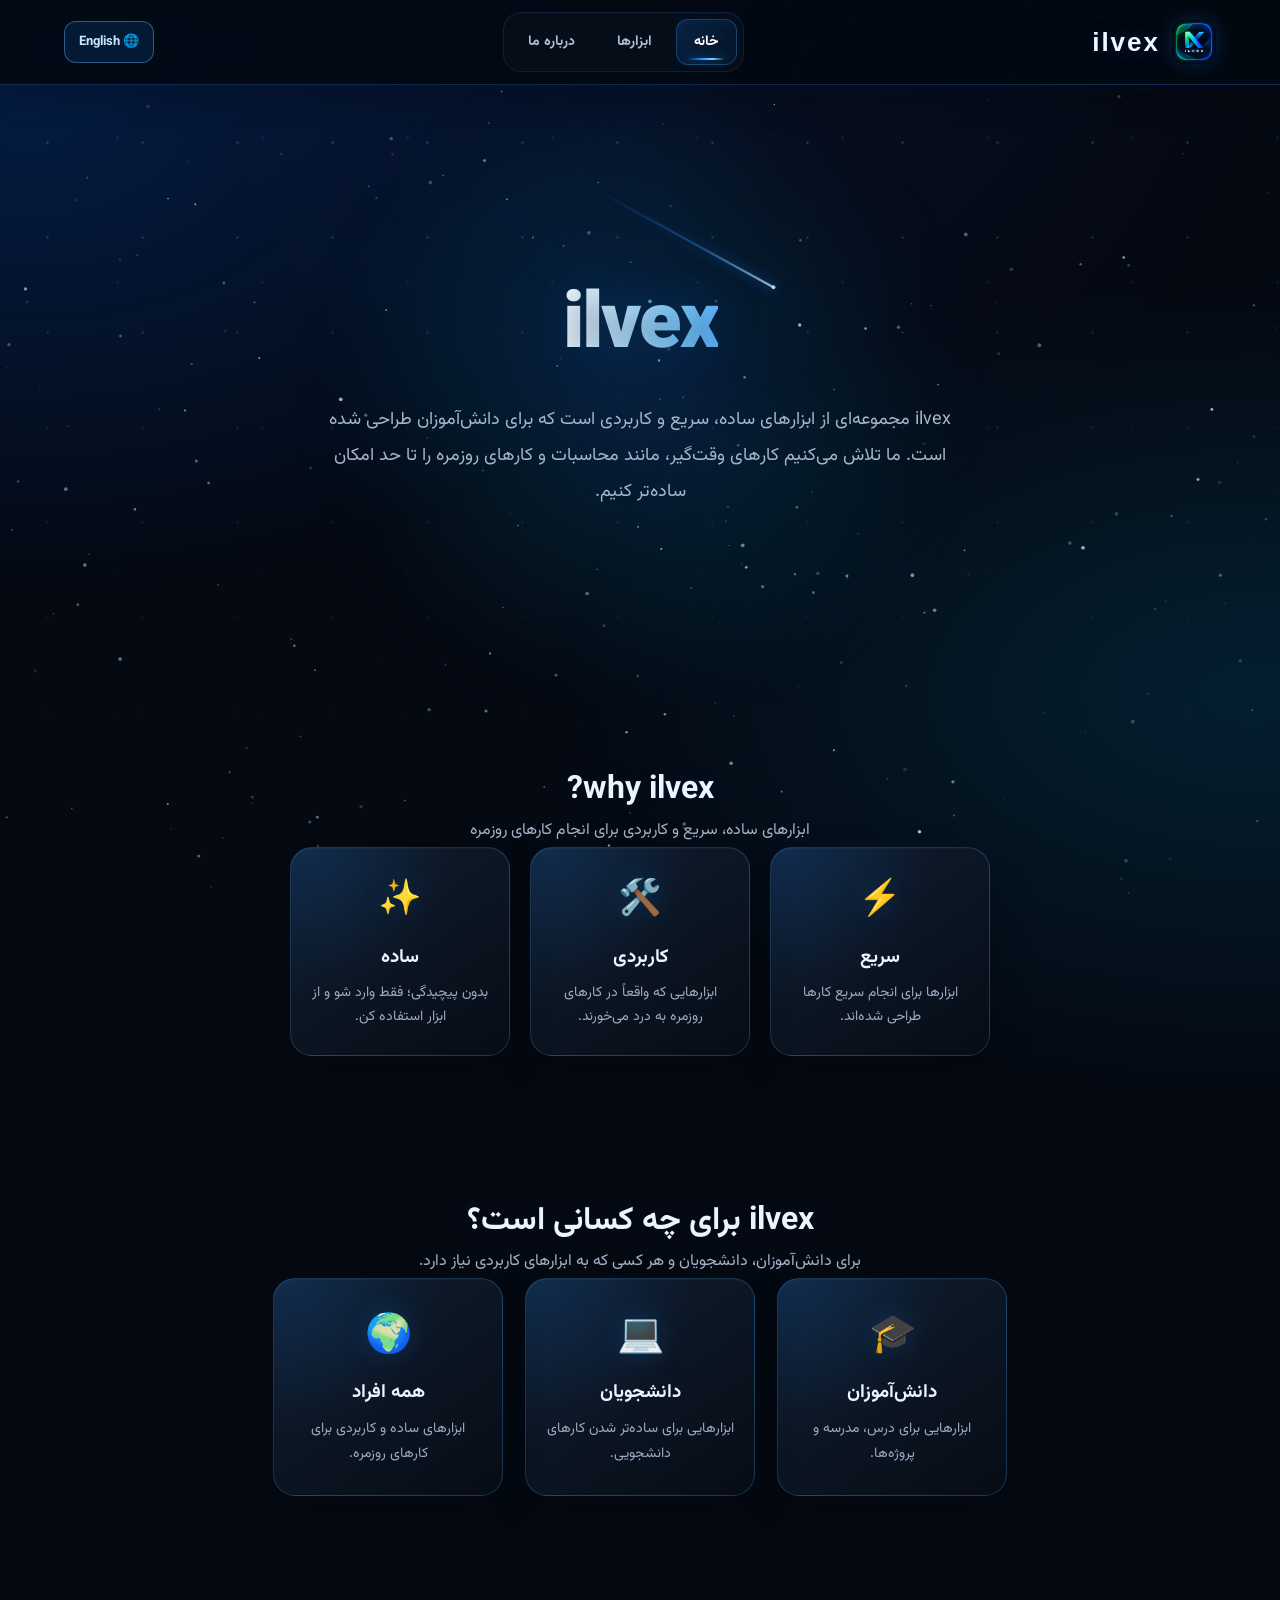
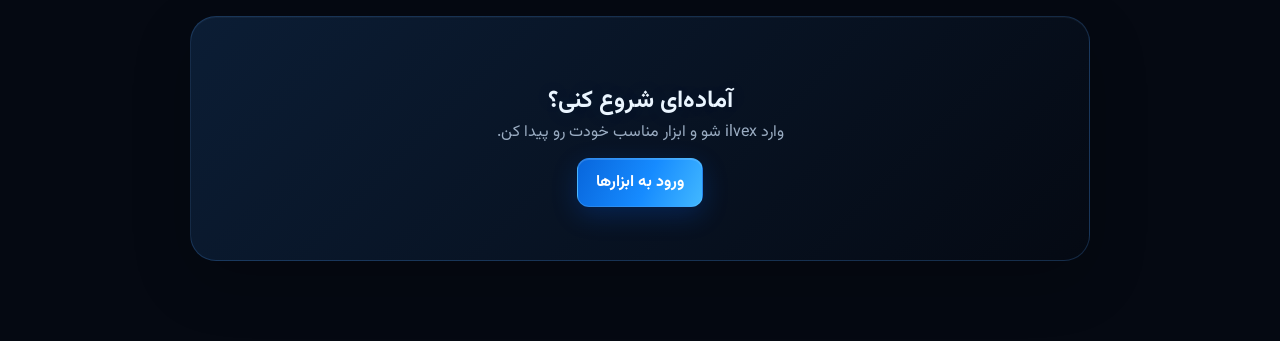
==== index.html @ ef1cdfc8 "Add files via upload" ====
<!DOCTYPE html>
<html lang="fa" dir="rtl">

<head>
    <meta charset="UTF-8">
    <meta name="viewport" content="width=device-width, initial-scale=1.0">

    <title>ilvex | ایلوکس</title>

    <link rel="stylesheet" href="style.css">
    <link rel="icon" type="image/png" href="logo.png">

    <link
        href="https://fonts.googleapis.com/css2?family=Vazirmatn:wght@400;500;600;700;800;900&display=swap"
        rel="stylesheet"
    >
</head>

<body>

    <!-- Loading Screen -->
    <div class="loading-screen" id="loadingScreen">
        <div class="loading-z">IX</div>
        <div class="loading-name">ilvex</div>
        <div class="loading-line">
            <span></span>
        </div>
    </div>

    <!-- Header -->
    <header class="header">

        <div class="brand">
            <img src="logo.png" alt="ilvex Logo" class="site-logo">
            <div class="logo">ilvex</div>
        </div>

        <!-- Mobile Menu Button -->
        <button
            class="menu-btn"
            id="menuBtn"
            type="button"
            aria-label="باز کردن منو"
            aria-expanded="false"
            aria-controls="menu"
        >
            <span class="menu-icon" aria-hidden="true">☰</span>
        </button>

        <!-- Navigation -->
        <nav class="menu" id="menu" aria-label="منوی اصلی">

            <a href="index.html" aria-current="page">خانه</a>

            <a href="tools.html">ابزارها</a>

            <a href="about.html">درباره ما</a>

        </nav>

    </header>

    <!-- Mobile Menu Background -->
    <div class="menu-overlay" id="menuOverlay"></div>

    <main>

        <!-- Hero -->
        <section class="hero">

            <h1>
                <span>ilvex</span>
            </h1>

            <p>
                ilvex مجموعه‌ای از ابزارهای ساده، سریع و کاربردی است
                که برای دانش‌آموزان طراحی شده است. ما تلاش می‌کنیم
                کارهای وقت‌گیر، مانند محاسبات و کارهای روزمره را
                تا حد امکان ساده‌تر کنیم.
            </p>

        </section>

    
        <section class="why-ilvex">

            <h2>why ilvex?</h2>

            <p class="why-description" style="text-align: center;">
                ابزارهای ساده، سریع و کاربردی برای انجام کارهای روزمره
            </p>

            <div class="why-cards">

                <div class="why-card">
                    <span>⚡</span>
                    <h3>سریع</h3>
                    <p>ابزارها برای انجام سریع کارها طراحی شده‌اند.</p>
                </div>

                <div class="why-card">
                    <span>🛠️</span>
                    <h3>کاربردی</h3>
                    <p>ابزارهایی که واقعاً در کارهای روزمره به درد می‌خورند.</p>
                </div>

                <div class="why-card">
                    <span>✨</span>
                    <h3>ساده</h3>
                    <p>بدون پیچیدگی؛ فقط وارد شو و از ابزار استفاده کن.</p>
                </div>

            </div>

        </section>

        <!-- Audience -->
        <section class="audience">

            <h2>ilvex برای چه کسانی است؟</h2>

            <p class="audience-description">
                برای دانش‌آموزان، دانشجویان و هر کسی که
                به ابزارهای کاربردی نیاز دارد.
            </p>

            <div class="audience-cards">

                <div class="audience-card">
                    <span>🎓</span>
                    <h3>دانش‌آموزان</h3>
                    <p>ابزارهایی برای درس، مدرسه و پروژه‌ها.</p>
                </div>

                <div class="audience-card">
                    <span>💻</span>
                    <h3>دانشجویان</h3>
                    <p>ابزارهایی برای ساده‌تر شدن کارهای دانشجویی.</p>
                </div>

                <div class="audience-card">
                    <span>🌍</span>
                    <h3>همه افراد</h3>
                    <p>ابزارهای ساده و کاربردی برای کارهای روزمره.</p>
                </div>

            </div>

        </section>

        <!-- Call To Action -->
        <section class="cta">

            <h2>آماده‌ای شروع کنی؟</h2>

            <p>
                وارد ilvex شو و ابزار مناسب خودت رو پیدا کن.
            </p>

            <a href="tools.html" class="cta-button">
                ورود به ابزارها
            </a>

        </section>

    </main>

    <script src="script.js"></script>
    <script src="stars.js"></script>

</body>
</html>
---- style.css ----
html {
    background-color: #ffffff !important;
    color-scheme: light;
}

body {
    background-color: #ffffff !important;
    color-scheme: light;
}
:root {
    --blue: #1769ff;
    --blue-light: #69b7ff;
    --blue-soft: #eaf5ff;
    --blue-glow: rgba(23, 105, 255, 0.22);

    --bg: #ffffff;
    --card: #f7fbff;
    --text: #102033;
    --muted: #64748b;
    --border: #dcecff;
}

* {
    box-sizing: border-box;
    margin: 0;
    padding: 0;
}

html {
    scroll-behavior: smooth;
}

body {
    font-family: "Vazirmatn", Arial, sans-serif;
    background: var(--bg);
    color: var(--text);
    min-height: 100vh;
    direction: rtl;
    overflow-x: hidden;
}


.header {
    position: sticky;
    top: 0;
    z-index: 999;

    width: 100%;
    min-height: 75px;
    padding: 12px 5%;

    display: flex;
    align-items: center;
    justify-content: space-between;

    background: rgba(255, 255, 255, 0.92);

    border-bottom: 1px solid var(--border);

    backdrop-filter: blur(18px);

    box-shadow:
        0 8px 30px rgba(23, 105, 255, 0.08);
}

.brand {
    display: flex;
    align-items: center;
    gap: 10px;
}

.site-logo {
    width: 42px;
    height: 42px;
    object-fit: contain;
    border-radius: 12px;

    transition: 0.3s ease;
}

.site-logo:hover {
    transform: scale(1.08) rotate(3deg);

    filter:
        drop-shadow(0 0 8px var(--blue-glow));
}

.logo {
    font-family: Arial, sans-serif;

    color: var(--blue);

    font-size: 25px;
    font-weight: 800;

    letter-spacing: 2px;
}


.menu {
    display: flex;
    align-items: center;
    gap: 8px;
}

.menu a {
    padding: 10px 16px;

    color: var(--text);

    text-decoration: none;

    border-radius: 12px;

    transition: 0.3s ease;
}

.menu a:hover {
    color: var(--blue);

    background: var(--blue-soft);

    box-shadow:
        0 0 18px rgba(23, 105, 255, 0.10);
}


.menu-btn {
    display: none;

    width: 46px;
    height: 46px;

    border: 1px solid var(--border);
    border-radius: 14px;

    background: var(--blue-soft);

    color: var(--blue);

    font-size: 24px;

    cursor: pointer;

    transition: 0.3s ease;
}

.menu-btn:hover {
    border-color: var(--blue);

    box-shadow:
        0 0 20px var(--blue-glow);
}



.hero {
    position: relative;

    width: 90%;
    max-width: 1000px;

    min-height: 620px;

    margin: 0 auto;

    padding: 100px 25px;

    display: flex;
    flex-direction: column;

    justify-content: center;
    align-items: center;

    text-align: center;

    overflow: hidden;
}

.hero::before {
    content: "";

    position: absolute;

    width: 500px;
    height: 500px;

    background:
        radial-gradient(
            circle,
            rgba(23, 105, 255, 0.16),
            rgba(105, 183, 255, 0.10),
            transparent 70%
        );

    filter: blur(30px);

    z-index: -1;
}



.hero-badge {
    padding: 10px 18px;

    margin-bottom: 25px;

    border: 1px solid var(--blue-light);

    border-radius: 50px;

    background: var(--blue-soft);

    color: var(--blue);

    font-size: 14px;

    box-shadow:
        0 0 20px rgba(23, 105, 255, 0.10);
}



.hero h1 {
    max-width: 850px;

    margin: 0;

    font-size: clamp(42px, 7vw, 78px);

    line-height: 1.25;

    font-weight: 900;

    letter-spacing: -2px;

    color: var(--text);
}

.hero h1 span {
    display: block;

    background:
        linear-gradient(
            90deg,
            var(--blue),
            var(--blue-light)
        );

    -webkit-background-clip: text;
    background-clip: text;

    color: transparent;

    filter:
        drop-shadow(
            0 0 20px
            rgba(23, 105, 255, 0.18)
        );
}

.hero > p {
    max-width: 650px;

    margin: 25px auto 0;

    color: var(--muted);

    font-size: 18px;

    line-height: 2;
}



.hero-buttons {
    display: flex;

    gap: 14px;

    margin-top: 35px;

    justify-content: center;

    flex-wrap: wrap;
}

.hero-button {
    display: inline-block;

    padding: 14px 25px;

    border-radius: 14px;

    text-decoration: none;

    font-weight: bold;

    transition: 0.3s ease;
}

.hero-button.primary {
    color: white;

    background:
        linear-gradient(
            90deg,
            var(--blue),
            #3d9cff
        );

    box-shadow:
        0 8px 25px
        rgba(23, 105, 255, 0.22);
}

.hero-button.primary:hover {
    transform: translateY(-4px);

    box-shadow:
        0 12px 35px
        rgba(23, 105, 255, 0.35);
}

.hero-button.secondary {
    color: var(--blue);

    background: white;

    border: 1px solid var(--blue-light);
}

.hero-button.secondary:hover {
    transform: translateY(-4px);

    background: var(--blue-soft);

    border-color: var(--blue);
}



.why-ilvex,
.tools,
.audience {
    text-align: center;
}

.why-ilvex {
    padding: 60px 20px;
}

.tools {
    padding: 70px 20px;
}

.audience {
    padding: 80px 20px;
}

.why-ilvex h2,
.tools h2,
.audience h2,
.home-section h2,
.cta h2 {
    color: var(--text);
text-align: center;
    text-shadow:
        0 0 18px rgba(23, 105, 255, 0.08);
}

.why-ilvex h2,
.tools h2,
.audience h2 {
    font-size: 32px;
}

.why-description,
.tools-description,
.audience-description {
    color: var(--muted);

    line-height: 2;
}



.why-card,
.tool-card,
.audience-card,
.about-card,
.home-section,
.stat-card {
    background:
        linear-gradient(
            145deg,
            #ffffff,
            #f5faff
        );

    border: 1px solid var(--border);

    box-shadow:
        0 15px 40px rgba(23, 105, 255, 0.07);

    backdrop-filter: blur(12px);

    transition: 0.3s ease;
}

.why-card:hover,
.tool-card:hover,
.audience-card:hover,
.about-card:hover,
.home-section:hover,
.stat-card:hover {
    transform: translateY(-7px);

    border-color: var(--blue-light);

    box-shadow:
        0 18px 45px rgba(23, 105, 255, 0.13),
        0 0 25px rgba(105, 183, 255, 0.12);
}



.why-cards {
    display: flex;

    justify-content: center;

    gap: 20px;

    flex-wrap: wrap;
}

.why-card {
    width: 220px;

    padding: 25px 20px;

    border-radius: 20px;
}

.why-card span {
    font-size: 35px;
}

.why-card h3 {
    margin: 15px 0 10px;
}

.why-card p {
    color: var(--muted);

    font-size: 14px;

    line-height: 1.7;
}



.tools-grid {
    display: flex;

    justify-content: center;

    align-items: stretch;

    gap: 22px;

    flex-wrap: wrap;
}

.tool-card {
    width: 230px;

    padding: 28px 22px;

    border-radius: 22px;
}

.tool-icon {
    display: block;

    font-size: 42px;

    margin-bottom: 15px;
}

.tool-card h3 {
    font-size: 21px;

    margin-bottom: 10px;
}

.tool-card p {
    color: var(--muted);

    font-size: 14px;

    line-height: 1.8;

    margin-bottom: 22px;
}



.tool-button,
.section-button,
.cta-button {
    border: none;

    padding: 11px 18px;

    border-radius: 12px;

    background:
        linear-gradient(
            90deg,
            var(--blue),
            #3d9cff
        );

    color: white;

    text-decoration: none;

    cursor: pointer;

    transition: 0.3s ease;
}

.tool-button:hover,
.section-button:hover,
.cta-button:hover {
    transform: translateY(-3px);

    box-shadow:
        0 10px 25px
        rgba(23, 105, 255, 0.28);
}



.home-section {
    width: 90%;
    max-width: 900px;

    margin: 35px auto;

    padding: 55px 25px;

    text-align: center;

    border-radius: 25px;
}

.section-icon {
    font-size: 45px;margin-bottom: 15px;
}

.home-section p {
    max-width: 600px;

    margin: 0 auto 25px;

    color: var(--muted);

    line-height: 2;
}



.audience-cards {
    display: flex;

    justify-content: center;

    gap: 22px;

    flex-wrap: wrap;
}

.audience-card {
    width: 230px;

    padding: 28px 20px;

    border-radius: 22px;
}

.audience-card span {
    display: block;

    font-size: 38px;

    margin-bottom: 12px;
}

.audience-card h3 {
    margin-bottom: 10px;
}

.audience-card p {
    color: var(--muted);

    font-size: 14px;

    line-height: 1.8;
}



.cta {
    width: 90%;
    max-width: 900px;

    margin: 40px auto 80px;

    padding: 65px 20px;

    text-align: center;

    border-radius: 28px;

    background:
        linear-gradient(
            135deg,
            #eef8ff,
            #ffffff
        );

    border: 1px solid var(--border);

    box-shadow:
        0 15px 45px rgba(23, 105, 255, 0.08);
}

.cta p {
    color: var(--muted);

    margin-bottom: 25px;
}



.platform-banner {
    width: 90%;
    max-width: 900px;

    margin: 50px auto;

    padding: 28px 25px;

    display: flex;

    align-items: center;

    justify-content: center;

    gap: 12px;

    text-align: center;

    background:
        linear-gradient(
            100deg,
            var(--blue),
            #3d9cff,
            var(--blue-light)
        );

    border-radius: 20px;

    box-shadow:
        0 12px 35px
        rgba(23, 105, 255, 0.22);
}

.platform-banner h2 {
    color: white;

    font-size: 20px;

    font-weight: 800;
}



.tools-page {
    padding: 80px 20px 60px;

    text-align: center;
}

.tools-page h1 {
    font-size: 42px;

    margin-bottom: 15px;

    color: var(--blue);
}

.tools-page > p {
    color: var(--muted);

    line-height: 2;

    max-width: 600px;

    margin: 0 auto 45px;
}



input,
textarea,
select {
    transition: 0.3s ease;
}

input,
textarea,
select {
    background: white !important;

    color: var(--text) !important;

    border: 1px solid var(--border) !important;
}

input:focus,
textarea:focus,
select:focus {
    border-color: var(--blue) !important;

    box-shadow:
        0 0 15px
        rgba(23, 105, 255, 0.15);
}



.text-tool,
.calculator-tool,
.unit-converter-tool,
.grade-calculator-tool {
    width: 90%;

    max-width: 800px;

    margin: 40px auto;

    padding: 30px;

    background: white;

    border: 1px solid var(--border);

    border-radius: 22px;

    box-shadow:
        0 15px 40px
        rgba(23, 105, 255, 0.07);

    text-align: center;
}

.text-tool textarea {
    width: 100%;

    min-height: 220px;

    padding: 20px;

    background: white;

    color: var(--text);

    border: 1px solid var(--border);

    border-radius: 15px;

    outline: none;

    resize: vertical;

    font-family: "Vazirmatn", Arial, sans-serif;

    font-size: 18px;
}

.stats {
    display: flex;

    justify-content: center;

    gap: 30px;

    margin-top: 25px;

    flex-wrap: wrap;
}

.stats div {
    min-width: 130px;

    padding: 15px;

    text-align: center;

    background: var(--blue-soft);

    border: 1px solid var(--border);

    border-radius: 15px;
}

.stats span {
    display: block;

    font-family: Arial, sans-serif;

    font-size: 30px;

    color: var(--blue);
}



.calculator-tool {
    max-width: 400px;
}

#calculatorDisplay {
    width: 100%;

    padding: 16px;

    margin-bottom: 20px;

    background: #f5faff !important;

    color: var(--text) !important;

    border: 1px solid var(--border);

    border-radius: 12px;

    font-size: 24px;
}

.calculator-buttons {
    display: grid;

    grid-template-columns: repeat(4, 1fr);

    gap: 10px;
}

.calculator-buttons button {
    min-height: 55px;

    border: none;

    border-radius: 12px;

    background: var(--blue-soft);

    color: var(--blue);

    font-size: 19px;

    cursor: pointer;

    transition: 0.2s ease;
}

.calculator-buttons button:hover {
    background: var(--blue);

    color: white;

    transform: translateY(-2px);
}

.equal-button {
    grid-column: span 4;

    background: var(--blue) !important;

    color: white !important;
}


.unit-converter-tool,
.grade-calculator-tool {
    max-width: 400px;
}

#unitInput,
#gradeInput,
#unitFrom,
#unitTo {
    width: 100%;

    padding: 14px;

    margin-bottom: 12px;

    background: white !important;

    color: var(--text) !important;

    border: 1px solid var(--border);

    border-radius: 12px;

    outline: none;

    font-size: 16px;
}

.unit-result,
.grades-list {
    margin-top: 20px;

    padding: 16px;

    background: var(--blue-soft);

    border: 1px solid var(--border);

    border-radius: 12px;

    color: var(--text);

    line-height: 1.8;
}


.about-page {
    width: 90%;

    max-width: 900px;

    margin: 60px auto 80px;

    text-align: center;
}

.about-page > h1 {
    font-size: 36px;

    margin-bottom: 15px;

    color: var(--blue);
}

.about-page > p {
    max-width: 700px;

    margin: 0 auto 40px;

    color: var(--muted);

    line-height: 2;
}

.about-card {
    margin: 20px auto;

    padding: 30px 25px;

    border-radius: 22px;
}

.about-card span {
    display: block;

    font-size: 42px;

    margin-bottom: 12px;
}

.about-card p {
    max-width: 650px;

    margin: 0 auto;

    color: var(--muted);

    line-height: 2;
}

.about-card strong {
    color: var(--blue);
}



.site-stats {
    width: 90%;

    max-width: 900px;

    margin: 55px auto;

    display: grid;

    grid-template-columns: repeat(2, 1fr);

    gap: 20px;
}

.stat-card {
    padding: 30px 20px;

    text-align: center;

    border-radius: 22px;
}

.stat-icon {
    font-size: 32px;

    margin-bottom: 12px;

    filter:
        drop-shadow(
            0 0 8px
            rgba(23, 105, 255, 0.25)
        );
}

.stat-number {
    font-size: 32px;

    font-weight: 900;

    color: var(--blue);

    margin-bottom: 8px;
}

.stat-title {
    color: var(--muted);

    font-size: 15px;

    font-weight: 600;
}


.loading-screen {
    position: fixed;
    inset: 0;
    width: 100%;
    height: 100vh;

    background: #ffffff;

    display: flex;
    flex-direction: column;
    align-items: center;
    justify-content: center;

    z-index: 99999;

    transition: opacity 0.6s ease, visibility 0.6s ease;
}




.loading-z {
    width: 90px;
    height: 90px;

    display: flex;
    align-items: center;
    justify-content: center;

    font-size: 58px;
    font-weight: 700;

    color: #1683ff;

    border: 3px solid #1683ff;
    border-radius: 24px;

    box-shadow:
        0 0 20px rgba(22, 131, 255, 0.15),
        0 0 50px rgba(22, 131, 255, 0.08);

    animation: ilvexPulse 1.8s ease-in-out infinite;
}




.loading-name {
    margin-top: 18px;

    font-size: 24px;
    font-weight: 700;

    letter-spacing: 6px;

    color: #111111;
}




.loading-line {
    width: 150px;
    height: 4px;

    margin-top: 22px;

    background: #e8f3ff;

    border-radius: 10px;

    overflow: hidden;
}

.loading-line span {
    display: block;

    width: 45%;
    height: 100%;

    background: #1683ff;

    border-radius: 10px;

    animation: ilvexLoading 1.4s ease-in-out infinite;
}




@keyframes ilvexPulse {

    0% {
        transform: scale(1);
        box-shadow:
            0 0 20px rgba(22, 131, 255, 0.15),
            0 0 50px rgba(22, 131, 255, 0.08);
    }

    50% {
        transform: scale(1.06);
        box-shadow:
            0 0 30px rgba(22, 131, 255, 0.25),
            0 0 70px rgba(22, 131, 255, 0.12);
    }

    100% {
        transform: scale(1);
        box-shadow:
            0 0 20px rgba(22, 131, 255, 0.15),
            0 0 50px rgba(22, 131, 255, 0.08);
    }
}


@keyframes ilvexLoading {

    0% {
        transform: translateX(-120%);
    }

    50% {
        transform: translateX(120%);
    }

    100% {
        transform: translateX(220%);
    }
}

@keyframes loadingLogo {
    0%, 100% {
        transform: scale(1);
    }

    50% {
        transform: scale(1.08);
    }
}

@keyframes loadingBar {
    0% {
        transform: translateX(-220%);
    }

    100% {
        transform: translateX(450%);
    }
}



::-webkit-scrollbar {
    width: 8px;
}

::-webkit-scrollbar-track {
    background: #f2f8ff;
}

::-webkit-scrollbar-thumb {
    background:
        linear-gradient(
            var(--blue),
            var(--blue-light)
        );

    border-radius: 20px;
}



@media (max-width: 700px) {

    .header {
        padding: 10px 18px;
    }

    .logo {
        font-size: 21px;
    }

    .site-logo {
        width: 38px;
        height: 38px;
    }

    .menu-btn {
        display: flex;

        align-items: center;

        justify-content: center;
    }

    .menu {
        position: fixed;

        top: 50%;
        left: 50%;

        width: 88%;

        max-width: 380px;

        transform: translate(-50%, -50%);

        padding: 25px 18px;

        display: none;

        flex-direction: column;

        gap: 10px;

        background: rgba(255, 255, 255, 0.97);

        border: 1px solid var(--blue-light);

        border-radius: 28px;

        box-shadow:
            0 25px 70px rgba(23, 105, 255, 0.18);

        backdrop-filter: blur(20px);

        z-index: 9999;
    }

    .menu.active {
        display: flex;

        animation: menuOpen 0.25s ease;
    }

    .menu a {
        width: 100%;

        padding: 16px;

        text-align: center;

        color: var(--text);

        background: var(--blue-soft);

        border: 1px solid var(--border);

        border-radius: 15px;
    }

    .menu a:hover,
    .menu a:active {
        color: white;

        background: var(--blue);

        border-color: var(--blue);
    }

    .hero {
        min-height: 600px;

        padding: 80px 18px;
    }

    .hero h1 {
        font-size: 43px;
    }

    .hero > p {
        font-size: 15px;
    }

    .hero-buttons {
        width: 100%;

        flex-direction: column;

        align-items: stretch;
    }

    .hero-button {
        width: 100%;

        box-sizing: border-box;
    }

    .why-card,
    .audience-card {
        width: 100%;

        max-width: 330px;
    }

    .cta {
        width: 90%;

        padding: 50px 20px;

        margin-bottom: 60px;
    }

    .site-stats {
        grid-template-columns: 1fr;

        gap: 15px;

        margin: 40px auto;
    }

    .platform-banner {
        width: 90%;

        padding: 22px 18px;

        border-radius: 17px;
    }

    .platform-banner h2 {
        font-size: 16px;

        line-height: 1.8;
    }

    .tools-page > h1 {
        font-size: 30px;
    }

}

@keyframes menuOpen {

    from {
        opacity: 0;

        transform:
            translate(-50%, -47%)
            scale(0.94);
    }

    to {
        opacity: 1;

        transform:
            translate(-50%, -50%)
            scale(1);
    }
}
.tool-modal {
    position: fixed;
    inset: 0;

    display: none;
    align-items: center;
    justify-content: center;

    padding: 20px;

    background: rgba(255, 255, 255, 0.75);

    backdrop-filter: blur(10px);

    z-index: 10000;
}

.tool-modal.active {
    display: flex;
}

.tool-modal-box {
    position: relative;

    width: 100%;
    max-width: 430px;

    padding: 35px 25px;

    text-align: center;

    background: white;

    border: 1px solid var(--border);

    border-radius: 25px;

    box-shadow:
        0 25px 70px rgba(23, 105, 255, 0.18);

    animation: fractionModalOpen 0.25s ease;
}

.tool-modal-box h2 {
    color: var(--blue);

    margin-bottom: 12px;
}

.tool-modal-box p {
    color: var(--muted);

    margin-bottom: 25px;
}

.tool-modal-close {
    position: absolute;

    top: 12px;
    left: 12px;

    width: 38px;
    height: 38px;

    border: none;
    border-radius: 50%;

    background: var(--blue-soft);

    color: var(--blue);

    font-size: 25px;

    cursor: pointer;
}

#fractionInput {
    width: 100%;

    padding: 15px;

    border: 1px solid var(--border);

    border-radius: 13px;

    outline: none;

    text-align: center;

    font-size: 18px;
}

.fraction-buttons {
    display: flex;

    gap: 10px;

    margin-top: 15px;
}

.fraction-buttons button {
    flex: 1;

    padding: 13px;

    border: none;

    border-radius: 12px;

    background: var(--blue);

    color: white;

    cursor: pointer;
}

#fractionResult {
    margin-top: 20px;

    padding: 15px;

    background: var(--blue-soft);

    border-radius: 12px;

    color: var(--text);

    font-weight: bold;
}

@keyframes fractionModalOpen {

    from {
        opacity: 0;
        transform: scale(0.94);
    }

    to {
        opacity: 1;
        transform: scale(1);
    }
}/* =========================
   Loading Screen Fix
========================= */

#loadingScreen {
    animation: hideLoading 0.5s ease 3s forwards;
}

@keyframes hideLoading {

    from {
        opacity: 1;
        visibility: visible;
    }

    to {
        opacity: 0;
        visibility: hidden;
        pointer-events: none;
    }

}


/* =========================
   ilvex 2.0 — BLACK & BLUE THEME
   Dark mode overrides
========================= */

:root {
    color-scheme: dark;
    --blue: #1683ff;
    --blue-light: #45b6ff;
    --blue-soft: #10243b;
    --blue-glow: rgba(22, 131, 255, 0.35);

    --bg: #070b12;
    --card: #0d1522;
    --text: #edf5ff;
    --muted: #a3b4c9;
    --border: #1c3552;
}

html,
body {
    background-color: var(--bg) !important;
    color-scheme: dark;
}

body {
    background:
        radial-gradient(ellipse at 50% 0%, rgba(22, 131, 255, 0.10), transparent 48%),
        var(--bg);
    color: var(--text);
}

.header {
    background: rgba(7, 11, 18, 0.88);
    border-bottom-color: var(--border);
    box-shadow: 0 8px 30px rgba(0, 0, 0, 0.28);
}

.menu a { color: var(--text); }
.menu a:hover {
    color: var(--blue-light);
    background: var(--blue-soft);
    box-shadow: 0 0 18px rgba(22, 131, 255, 0.16);
}

.menu-btn {
    background: var(--blue-soft);
    color: var(--blue-light);
    border-color: var(--border);
}

.hero::before {
    background: radial-gradient(circle, rgba(22, 131, 255, 0.22), rgba(69, 182, 255, 0.08), transparent 70%);
}

.hero-badge {
    background: rgba(16, 36, 59, 0.85);
    border-color: #24558a;
    color: var(--blue-light);
    box-shadow: 0 0 22px rgba(22, 131, 255, 0.12);
}

.hero h1,
.why-ilvex h2,
.tools h2,
.audience h2,
.home-section h2,
.cta h2 {
    color: var(--text);
    text-shadow: 0 0 22px rgba(22, 131, 255, 0.12);
}

.hero > p,
.why-description,
.tools-description,
.audience-description,
.tool-card p,
.why-card p,
.audience-card p,
.home-section p,
.cta p,
.tools-page > p,
.about-page > p,
.about-card p {
    color: var(--muted);
}

.hero-button.secondary {
    color: var(--blue-light);
    background: #0d1522;
    border-color: #24558a;
}
.hero-button.secondary:hover {
    background: var(--blue-soft);
    border-color: var(--blue);
}

.why-card,
.tool-card,
.audience-card,
.about-card,
.home-section,
.stat-card {
    background: linear-gradient(145deg, #101b2b, #0a111c);
    border-color: var(--border);
    box-shadow: 0 15px 40px rgba(0, 0, 0, 0.22);
}

.why-card:hover,
.tool-card:hover,
.audience-card:hover,
.about-card:hover,
.home-section:hover,
.stat-card:hover {
    border-color: var(--blue);
    box-shadow: 0 18px 45px rgba(0, 0, 0, 0.32), 0 0 25px rgba(22, 131, 255, 0.13);
}

.cta {
    background: linear-gradient(135deg, #101f33, #0a111c);
    border-color: var(--border);
    box-shadow: 0 15px 45px rgba(0, 0, 0, 0.25);
}

.platform-banner {
    background: linear-gradient(100deg, #0758c9, #1683ff, #45b6ff);
    box-shadow: 0 12px 35px rgba(22, 131, 255, 0.22);
}

.tools-page h1,
.about-page > h1 { color: var(--blue-light); }

input,
textarea,
select {
    background: #0a111c !important;
    color: var(--text) !important;
    border-color: var(--border) !important;
}

input::placeholder,
textarea::placeholder { color: #71849c; }

input:focus,
textarea:focus,
select:focus {
    border-color: var(--blue) !important;
    box-shadow: 0 0 15px rgba(22, 131, 255, 0.20);
}

.text-tool,
.calculator-tool,
.unit-converter-tool,
.grade-calculator-tool {
    background: linear-gradient(145deg, #101b2b, #0a111c);
    border-color: var(--border);
    box-shadow: 0 15px 40px rgba(0, 0, 0, 0.25);
}

.text-tool textarea {
    background: #080e17;
    color: var(--text);
    border-color: var(--border);
}

.stats div,
.unit-result,
.grades-list,
#fractionResult {
    background: #10243b;
    border-color: var(--border);
    color: var(--text);
}

#calculatorDisplay {
    background: #080e17 !important;
    color: var(--text) !important;
    border-color: var(--border);
}

.calculator-buttons button {
    background: #10243b;
    color: var(--blue-light);
}
.calculator-buttons button:hover {
    background: var(--blue);
    color: #fff;
}

#unitInput,
#gradeInput,
#unitFrom,
#unitTo {
    background: #080e17 !important;
    color: var(--text) !important;
    border-color: var(--border);
}

.loading-screen {
    background:
        radial-gradient(circle at center, rgba(22, 131, 255, 0.12), transparent 42%),
        #070b12;
}

.loading-z {
    color: var(--blue-light);
    border-color: var(--blue);
    box-shadow: 0 0 20px rgba(22, 131, 255, 0.22), 0 0 50px rgba(22, 131, 255, 0.12);
}

.loading-name { color: #edf5ff; }
.loading-line { background: #142943; }
.loading-line span { background: linear-gradient(90deg, var(--blue), var(--blue-light)); }

::-webkit-scrollbar-track { background: #080e17; }
::-webkit-scrollbar-thumb { background: linear-gradient(var(--blue), var(--blue-light)); }

@media (max-width: 700px) {
    .menu {
        background: rgba(8, 14, 23, 0.98);
        border-color: #24558a;
        box-shadow: 0 25px 70px rgba(0, 0, 0, 0.55);
    }
    .menu a {
        color: var(--text);
        background: #101f33;
        border-color: var(--border);
    }
    .menu a:hover,
    .menu a:active {
        color: #fff;
        background: var(--blue);
        border-color: var(--blue);
    }
}

.tool-modal {
    background: rgba(2, 6, 12, 0.78);
}

.tool-modal-box {
    background: linear-gradient(145deg, #101b2b, #0a111c);
    border-color: var(--border);
    box-shadow: 0 25px 70px rgba(0, 0, 0, 0.55);
}

.tool-modal-box p { color: var(--muted); }
.tool-modal-close {
    background: #10243b;
    color: var(--blue-light);
}

#fractionInput {
    background: #080e17 !important;
    color: var(--text) !important;
    border-color: var(--border) !important;
}

/* ================================
   ilvex 2.0 — Animated dark backdrop
   Lightweight CSS-only blue aurora
================================ */
html {
    background: #050912 !important;
    color-scheme: dark;
}

body {
    position: relative;
    isolation: isolate;
    background: transparent !important;
}

/* Keep the animated layers behind all page content */
body::before,
body::after {
    content: "";
    position: fixed;
    inset: -25%;
    pointer-events: none;
    z-index: -1;
    will-change: transform, opacity;
}

body::before {
    background:
        radial-gradient(ellipse at 18% 25%, rgba(0, 102, 255, 0.20) 0, transparent 34%),
        radial-gradient(ellipse at 82% 68%, rgba(0, 183, 255, 0.13) 0, transparent 32%),
        radial-gradient(ellipse at 55% 5%, rgba(30, 70, 180, 0.13) 0, transparent 38%);
    animation: ilvexAurora 24s ease-in-out infinite alternate;
}

body::after {
    inset: 0;
    opacity: 0.32;
    background-image:
        radial-gradient(circle, rgba(105, 183, 255, 0.8) 1px, transparent 1.6px),
        radial-gradient(circle, rgba(30, 120, 255, 0.65) 1px, transparent 1.7px);
    background-size: 95px 95px, 145px 145px;
    background-position: 0 0, 45px 65px;
    mask-image: linear-gradient(to bottom, black, transparent 88%);
    animation: ilvexStars 38s linear infinite;
}

@keyframes ilvexAurora {
    0%   { transform: translate3d(-2%, -1%, 0) scale(1); }
    50%  { transform: translate3d(2%, 2%, 0) scale(1.04); }
    100% { transform: translate3d(-1%, 3%, 0) scale(1.02); }
}

@keyframes ilvexStars {
    from { transform: translateY(0); }
    to   { transform: translateY(-95px); }
}

/* A subtle dark translucent surface lets the moving backdrop show through */
.header {
    background: rgba(5, 9, 18, 0.82) !important;
}

.why-card,
.tool-card,
.audience-card,
.about-card,
.home-section,
.stat-card,
.text-tool,
.calculator-tool,
.unit-converter-tool,
.grade-calculator-tool,
.tool-modal-box {
    background: linear-gradient(145deg, rgba(15, 25, 42, 0.94), rgba(7, 13, 24, 0.94)) !important;
    backdrop-filter: blur(14px);
}

.cta {
    background: linear-gradient(135deg, rgba(12, 31, 55, 0.94), rgba(5, 10, 19, 0.94)) !important;
}

@media (prefers-reduced-motion: reduce) {
    body::before,
    body::after {
        animation: none !important;
    }
    *, *::before, *::after {
        scroll-behavior: auto !important;
    }
}

/* ==========================================
   ilvex 2.0 — Final visual polish
   Glass cards, neon-blue details and refined hover states
========================================== */
:root {
    --blue: #1683ff;
    --blue-light: #69c3ff;
    --blue-soft: rgba(22, 131, 255, 0.12);
    --blue-glow: rgba(22, 131, 255, 0.30);
    --bg: #050912;
    --card: rgba(12, 22, 37, 0.82);
    --text: #edf5ff;
    --muted: #9aacc2;
    --border: rgba(88, 157, 235, 0.23);
}

::selection {
    color: #ffffff;
    background: rgba(22, 131, 255, 0.65);
}

.header {
    border-bottom: 1px solid rgba(75, 155, 255, 0.20) !important;
    box-shadow: 0 8px 35px rgba(0, 0, 0, 0.20), 0 1px 18px rgba(22, 131, 255, 0.06) !important;
}

.site-logo {
    filter: drop-shadow(0 0 8px rgba(22, 131, 255, 0.16));
}

.site-logo:hover {
    filter: drop-shadow(0 0 12px rgba(22, 131, 255, 0.65));
}

.logo {
    color: #f0f7ff !important;
    text-shadow: 0 0 22px rgba(22, 131, 255, 0.30);
}

.menu a {
    border: 1px solid transparent;
}

.menu a:hover,
.menu a:focus-visible {
    color: #ffffff !important;
    background: rgba(22, 131, 255, 0.14) !important;
    border-color: rgba(80, 166, 255, 0.28);
    box-shadow: 0 0 22px rgba(22, 131, 255, 0.10);
}

.menu-btn {
    background: rgba(22, 131, 255, 0.12) !important;
    color: var(--blue-light) !important;
    border-color: var(--border) !important;
}

.hero {
    isolation: isolate;
}

.hero::before {
    width: min(75vw, 620px) !important;
    height: min(75vw, 620px) !important;
    background: radial-gradient(circle, rgba(22, 131, 255, 0.20), rgba(0, 183, 255, 0.08) 38%, transparent 72%) !important;
    filter: blur(38px) !important;
    animation: ilvexHeroGlow 8s ease-in-out infinite alternate;
}

.hero-badge {
    color: #a8d8ff !important;
    background: rgba(22, 131, 255, 0.10) !important;
    border-color: rgba(105, 195, 255, 0.36) !important;
    box-shadow: inset 0 0 18px rgba(22, 131, 255, 0.06), 0 0 24px rgba(22, 131, 255, 0.08) !important;
    backdrop-filter: blur(12px);
}

.hero h1 {
    color: #f2f7ff !important;
    text-shadow: 0 5px 30px rgba(0, 0, 0, 0.28);
}

.hero h1 span {
    background: linear-gradient(100deg, #f4f9ff 0%, #7bcaff 35%, #1683ff 68%, #75dcff 100%) !important;
    background-size: 220% auto !important;
    -webkit-background-clip: text !important;
    background-clip: text !important;
    animation: ilvexTextShine 8s ease-in-out infinite;
    filter: drop-shadow(0 0 22px rgba(22, 131, 255, 0.24)) !important;
}

.hero > p,
.why-description,
.tools-description,
.audience-description {
    color: #a5b6ca !important;
}

.hero-button,
.tool-button,
.section-button,
.cta-button,
.fraction-buttons button,
.calculator-buttons button {
    position: relative;
    overflow: hidden;
    transition: transform 0.25s ease, box-shadow 0.25s ease, border-color 0.25s ease, background 0.25s ease !important;
}

.hero-button.primary,
.tool-button,
.section-button,
.cta-button {
    color: #ffffff !important;
    background: linear-gradient(115deg, #0868df, #168bff 55%, #38b8ff) !important;
    border: 1px solid rgba(143, 208, 255, 0.30) !important;
    box-shadow: 0 8px 26px rgba(0, 102, 255, 0.22), inset 0 1px 0 rgba(255, 255, 255, 0.15) !important;
}

.hero-button.primary:hover,
.tool-button:hover,
.section-button:hover,
.cta-button:hover {
    transform: translateY(-4px) !important;
    box-shadow: 0 12px 34px rgba(0, 119, 255, 0.34), 0 0 20px rgba(22, 131, 255, 0.14) !important;
}

.hero-button.secondary {
    color: #c5e5ff !important;
    background: rgba(10, 23, 40, 0.58) !important;
    border: 1px solid rgba(105, 195, 255, 0.30) !important;
    backdrop-filter: blur(10px);
}

.hero-button.secondary:hover {
    color: #ffffff !important;
    background: rgba(22, 131, 255, 0.16) !important;
    border-color: rgba(105, 195, 255, 0.65) !important;
    box-shadow: 0 0 25px rgba(22, 131, 255, 0.14);
}

.why-card,
.tool-card,
.audience-card,
.about-card,
.home-section,
.stat-card,
.text-tool,
.calculator-tool,
.unit-converter-tool,
.grade-calculator-tool,
.tool-modal-box {
    border: 1px solid rgba(91, 161, 239, 0.20) !important;
    border-radius: 22px !important;
    box-shadow: 0 18px 50px rgba(0, 0, 0, 0.18), inset 0 1px 0 rgba(255, 255, 255, 0.035) !important;
    backdrop-filter: blur(16px) saturate(120%);
    transition: transform 0.28s ease, border-color 0.28s ease, box-shadow 0.28s ease !important;
}

.why-card:hover,
.tool-card:hover,
.audience-card:hover,
.about-card:hover,
.home-section:hover,
.stat-card:hover {
    transform: translateY(-7px) !important;
    border-color: rgba(66, 164, 255, 0.58) !important;
    box-shadow: 0 22px 55px rgba(0, 0, 0, 0.30), 0 0 28px rgba(22, 131, 255, 0.10) !important;
}

.tool-icon,
.why-card span,
.audience-card span,
.section-icon,
.stat-icon {
    filter: drop-shadow(0 0 12px rgba(22, 131, 255, 0.18));
}

.why-card h3,
.tool-card h3,
.audience-card h3,
.home-section h2,
.about-card strong,
.stat-number {
    color: #eaf5ff !important;
}

.why-card p,
.tool-card p,
.audience-card p,
.home-section p,
.about-card p,
.stat-title {
    color: #9aacc2 !important;
}

.why-ilvex h2,
.tools h2,
.audience h2,
.home-section h2,
.cta h2,
.tools-page h1,
.about-page > h1 {
    color: #eaf5ff !important;
    text-shadow: 0 0 26px rgba(22, 131, 255, 0.12);
}

.cta {
    border: 1px solid rgba(78, 157, 245, 0.22) !important;
    border-radius: 26px !important;
    box-shadow: 0 20px 60px rgba(0, 0, 0, 0.20), inset 0 1px 0 rgba(255, 255, 255, 0.035) !important;
}

.platform-banner {
    border-color: rgba(82, 166, 255, 0.25) !important;
    box-shadow: 0 0 35px rgba(22, 131, 255, 0.08);
}

input,
textarea,
select,
#calculatorDisplay,
#unitInput,
#gradeInput,
#unitFrom,
#unitTo,
#fractionInput {
    border-radius: 13px !important;
    background: rgba(4, 11, 21, 0.82) !important;
    color: #edf5ff !important;
    border: 1px solid rgba(91, 161, 239, 0.24) !important;
    transition: border-color 0.2s ease, box-shadow 0.2s ease !important;
}

input:focus,
textarea:focus,
select:focus {
    outline: none;
    border-color: #1683ff !important;
    box-shadow: 0 0 0 3px rgba(22, 131, 255, 0.12), 0 0 20px rgba(22, 131, 255, 0.10) !important;
}

.calculator-buttons button,
.fraction-buttons button {
    border: 1px solid rgba(91, 161, 239, 0.18) !important;
    border-radius: 12px !important;
    background: rgba(16, 36, 59, 0.86) !important;
    color: #b7deff !important;
}

.calculator-buttons button:hover,
.fraction-buttons button:hover {
    transform: translateY(-2px);
    background: #126fe0 !important;
    color: #ffffff !important;
    box-shadow: 0 7px 20px rgba(22, 131, 255, 0.18);
}

.loading-screen,
#loadingScreen {
    background: radial-gradient(circle at 50% 45%, rgba(22, 131, 255, 0.14), transparent 40%), #050912 !important;
}

.loading-name {
    color: #edf5ff !important;
    text-shadow: 0 0 24px rgba(22, 131, 255, 0.18);
}

.tool-modal-box {
    background: linear-gradient(145deg, rgba(15, 25, 42, 0.98), rgba(7, 13, 24, 0.98)) !important;
}

:focus-visible {
    outline: 2px solid rgba(105, 195, 255, 0.85);
    outline-offset: 3px;
}

@keyframes ilvexHeroGlow {
    from { transform: scale(0.94) translate3d(-2%, 0, 0); opacity: 0.72; }
    to { transform: scale(1.08) translate3d(2%, 2%, 0); opacity: 1; }
}

@keyframes ilvexTextShine {
    0%, 100% { background-position: 0% center; }
    50% { background-position: 100% center; }
}

@media (max-width: 700px) {
    .hero {
        min-height: 520px;
        padding: 80px 18px;
    }

    .hero h1 {
        letter-spacing: -1px;
        font-size: clamp(36px, 10vw, 58px);
    }

    .hero > p {
        font-size: 16px;
    }

    .why-card,
    .tool-card,
    .audience-card,
    .about-card,
    .home-section,
    .stat-card {
        border-radius: 18px !important;
    }
}

@media (prefers-reduced-motion: reduce) {
    .hero::before,
    .hero h1 span {
        animation: none !important;
    }

    .why-card,
    .tool-card,
    .audience-card,
    .about-card,
    .home-section,
    .stat-card,
    .hero-button,
    .tool-button,
    .section-button,
    .cta-button {
        transition: none !important;
    }
}

/* =====================================================
   ilvex 2.0 — CINEMATIC / GOD TIER LOADING SCREEN
   CSS-only enhancement; keeps existing loader HTML.
===================================================== */
#loadingScreen,
.loading-screen {
    position: fixed !important;
    inset: 0 !important;
    width: 100% !important;
    min-height: 100vh !important;
    min-height: 100dvh !important;
    display: flex !important;
    flex-direction: column !important;
    align-items: center !important;
    justify-content: center !important;
    gap: 0 !important;
    overflow: hidden !important;
    isolation: isolate !important;
    background:
        radial-gradient(ellipse at 50% 44%, rgba(0, 112, 255, .20) 0%, rgba(0, 50, 130, .10) 23%, transparent 52%),
        radial-gradient(ellipse at 50% 100%, rgba(0, 76, 190, .15), transparent 55%),
        #03060d !important;
    color: #eff7ff !important;
    z-index: 999999 !important;
    animation: ilvexLoaderExit .65s cubic-bezier(.7, 0, .2, 1) 3.6s forwards !important;
}

/* Ambient glow and subtle orbital rings */
#loadingScreen::before,
.loading-screen::before {
    content: "";
    position: absolute;
    z-index: -1;
    width: min(74vw, 440px);
    aspect-ratio: 1;
    border-radius: 50%;
    border: 1px solid rgba(64, 160, 255, .15);
    box-shadow: 0 0 55px rgba(0, 112, 255, .10), inset 0 0 55px rgba(0, 112, 255, .07);
    background: conic-gradient(from 0deg, transparent 0 65%, rgba(32, 143, 255, .48) 75%, transparent 83% 100%);
    mask: radial-gradient(circle, transparent 57%, #000 58% 58.5%, transparent 59%);
    -webkit-mask: radial-gradient(circle, transparent 57%, #000 58% 58.5%, transparent 59%);
    animation: ilvexLoaderOrbit 8s linear infinite;
    pointer-events: none;
}

#loadingScreen::after,
.loading-screen::after {
    content: "ilvex 2.0  /  INITIALIZING";
    position: absolute;
    left: 0;
    right: 0;
    bottom: max(34px, env(safe-area-inset-bottom));
    text-align: center;
    color: rgba(126, 190, 255, .62);
    font: 600 10px/1.5 system-ui, sans-serif;
    letter-spacing: .28em;
    text-shadow: 0 0 18px rgba(22, 131, 255, .35);
    animation: ilvexLoaderStatus 1.4s ease-in-out infinite alternate;
    pointer-events: none;
}

.loading-z {
    position: relative !important;
    isolation: isolate;
    width: 104px !important;
    height: 104px !important;
    display: flex !important;
    align-items: center !important;
    justify-content: center !important;
    margin: 0 0 27px !important;
    border: 1px solid rgba(101, 190, 255, .85) !important;
    border-radius: 30px !important;
    background: linear-gradient(145deg, rgba(18, 49, 86, .76), rgba(3, 11, 25, .92)) !important;
    color: #f3faff !important;
    font-size: 66px !important;
    font-weight: 900 !important;
    line-height: 1 !important;
    text-shadow: 0 0 10px rgba(105, 195, 255, .95), 0 0 34px rgba(22, 131, 255, .7) !important;
    box-shadow: 0 0 0 8px rgba(22, 131, 255, .045), 0 0 0 18px rgba(22, 131, 255, .025), 0 0 35px rgba(22, 131, 255, .28), inset 0 0 28px rgba(22, 131, 255, .12) !important;
    animation: ilvexLoaderCore 2.3s ease-in-out infinite !important;
}

.loading-z::before {
    content: "";
    position: absolute;
    inset: -13px;
    border: 1px solid rgba(86, 177, 255, .35);
    border-top-color: #69c3ff;
    border-right-color: rgba(86, 177, 255, .05);
    border-radius: 36px;
    animation: ilvexLoaderOrbit 3.2s linear infinite;
    pointer-events: none;
}

.loading-z::after {
    content: "";
    position: absolute;
    inset: -23px;
    border: 1px dashed rgba(48, 132, 255, .25);
    border-radius: 42px;
    animation: ilvexLoaderOrbit 12s linear infinite reverse;
    pointer-events: none;
}

/* If the existing loader uses an image logo, give it the same premium glow. */
#loadingScreen img,
.loading-screen img,
.loading-logo {
    position: relative;
    z-index: 1;
    width: clamp(84px, 20vw, 112px);
    height: clamp(84px, 20vw, 112px);
    object-fit: contain;
    filter: drop-shadow(0 0 12px rgba(40, 145, 255, .65)) drop-shadow(0 0 34px rgba(0, 95, 255, .28));
    animation: ilvexLoaderCore 2.3s ease-in-out infinite;
}

.loading-name {
    position: relative;
    margin: 3px 0 0 !important;
    color: #f1f8ff !important;
    font-family: system-ui, sans-serif !important;
    font-size: clamp(23px, 5vw, 30px) !important;
    font-weight: 900 !important;
    letter-spacing: .34em !important;
    padding-left: .34em;
    text-shadow: 0 0 12px rgba(105, 195, 255, .42), 0 0 35px rgba(22, 131, 255, .28) !important;
    animation: ilvexLoaderName 1s ease both;
}

.loading-line {
    position: relative !important;
    width: min(230px, 62vw) !important;
    height: 4px !important;
    margin-top: 28px !important;
    overflow: hidden !important;
    border: 1px solid rgba(86, 166, 255, .24) !important;
    border-radius: 999px !important;
    background: rgba(47, 91, 145, .24) !important;
    box-shadow: 0 0 18px rgba(22, 131, 255, .12) !important;
}

.loading-line span {
    position: relative;
    display: block !important;
    width: 42% !important;
    height: 100% !important;
    border-radius: inherit !important;
    background: linear-gradient(90deg, transparent, #1683ff 25%, #a6e1ff 65%, #ffffff) !important;
    box-shadow: 0 0 10px #1683ff, 0 0 22px rgba(22, 131, 255, .75) !important;
    animation: ilvexLoading 1.25s cubic-bezier(.45, 0, .55, 1) infinite !important;
}

@keyframes ilvexLoaderCore {
    0%, 100% { transform: translateY(0) scale(1); }
    50% { transform: translateY(-4px) scale(1.045); }
}

@keyframes ilvexLoaderOrbit {
    from { transform: rotate(0deg); }
    to { transform: rotate(360deg); }
}

@keyframes ilvexLoaderName {
    from { opacity: 0; transform: translateY(10px); letter-spacing: .55em; }
    to { opacity: 1; transform: translateY(0); letter-spacing: .34em; }
}

@keyframes ilvexLoaderStatus {
    from { opacity: .45; }
    to { opacity: 1; }
}

@keyframes ilvexLoaderExit {
    to { opacity: 0; visibility: hidden; pointer-events: none; }
}

@media (max-width: 480px) {
    #loadingScreen::before,
    .loading-screen::before { width: 86vw; }

    .loading-z { width: 90px !important; height: 90px !important; font-size: 57px !important; border-radius: 26px !important; }
    .loading-z::before { border-radius: 32px; }
    .loading-z::after { border-radius: 38px; }
    .loading-name { letter-spacing: .24em !important; padding-left: .24em; }
    #loadingScreen::after,
    .loading-screen::after { font-size: 9px; letter-spacing: .19em; }
}

@media (prefers-reduced-motion: reduce) {
    #loadingScreen::before,
    .loading-screen::before,
    .loading-z,
    .loading-z::before,
    .loading-z::after,
    #loadingScreen img,
    .loading-screen img,
    .loading-logo,
    .loading-name,
    .loading-line span { animation-duration: 0.01ms !important; animation-iteration-count: 1 !important; }
}

/* =====================================
   ilvex 2.0 — PREMIUM TOOL CARDS
   Glass panels, neon edges and smooth UI
===================================== */

.tool-card,
.why-card,
.audience-card,
.about-card,
.stat-card {
    position: relative;
    isolation: isolate;
    overflow: hidden;
    background:
        radial-gradient(ellipse at 8% 0%, rgba(22, 131, 255, .15), transparent 52%),
        linear-gradient(145deg, rgba(17, 31, 49, .94), rgba(7, 13, 23, .96)) !important;
    border: 1px solid rgba(69, 182, 255, .22) !important;
    box-shadow:
        inset 0 1px 0 rgba(255, 255, 255, .035),
        0 14px 38px rgba(0, 0, 0, .25),
        0 0 0 1px rgba(22, 131, 255, .025) !important;
    backdrop-filter: blur(16px);
    -webkit-backdrop-filter: blur(16px);
    transition: transform .32s cubic-bezier(.2, .75, .25, 1), border-color .32s ease, box-shadow .32s ease;
}

.tool-card::before,
.why-card::before,
.audience-card::before,
.about-card::before,
.stat-card::before {
    content: "";
    position: absolute;
    inset: 0;
    z-index: -1;
    pointer-events: none;
    opacity: .6;
    background: linear-gradient(115deg, transparent 15%, rgba(69, 182, 255, .09) 45%, transparent 70%);
    transform: translateX(-115%);
    transition: transform .75s ease;
}

.tool-card:hover::before,
.why-card:hover::before,
.audience-card:hover::before,
.about-card:hover::before,
.stat-card:hover::before {
    transform: translateX(115%);
}

.tool-card:hover,
.why-card:hover,
.audience-card:hover,
.about-card:hover,
.stat-card:hover {
    transform: translateY(-8px);
    border-color: rgba(69, 182, 255, .72) !important;
    box-shadow:
        inset 0 1px 0 rgba(255, 255, 255, .06),
        0 20px 50px rgba(0, 0, 0, .35),
        0 0 28px rgba(22, 131, 255, .17) !important;
}

.tool-card {
    display: flex;
    flex-direction: column;
    align-items: center;
    text-align: center;
    min-height: 245px;
}

.tool-icon {
    display: grid !important;
    place-items: center;
    width: 76px;
    height: 76px;
    margin: 0 auto 19px !important;
    border-radius: 23px;
    background: linear-gradient(145deg, rgba(22, 131, 255, .2), rgba(8, 20, 36, .75));
    border: 1px solid rgba(69, 182, 255, .27);
    box-shadow: inset 0 1px 0 rgba(255,255,255,.06), 0 0 25px rgba(22, 131, 255, .12);
    transition: transform .35s ease, box-shadow .35s ease, border-color .35s ease;
}

.tool-card:hover .tool-icon {
    transform: translateY(-3px) rotate(-4deg) scale(1.06);
    border-color: rgba(105, 195, 255, .72);
    box-shadow: 0 0 28px rgba(22, 131, 255, .28), inset 0 0 18px rgba(22, 131, 255, .08);
}

.tool-card h3 {
    color: #edf6ff !important;
    text-shadow: 0 0 18px rgba(22, 131, 255, .12);
}

.tool-card p {
    flex-grow: 1;
}

.tool-button,
.section-button,
.cta-button,
.calculator-buttons button,
.fraction-buttons button {
    position: relative;
    overflow: hidden;
    border: 1px solid rgba(119, 198, 255, .28) !important;
    background: linear-gradient(115deg, #0866dc, #168bff 55%, #42b8ff) !important;
    color: #fff !important;
    font-weight: 700;
    box-shadow: 0 7px 20px rgba(22, 131, 255, .16);
    transition: transform .25s ease, box-shadow .25s ease, filter .25s ease;
}

.tool-button::after,
.section-button::after,
.cta-button::after {
    content: "";
    position: absolute;
    top: -50%;
    bottom: -50%;
    left: -60%;
    width: 35%;
    transform: rotate(22deg);
    background: rgba(255, 255, 255, .22);
    transition: left .55s ease;
    pointer-events: none;
}

.tool-button:hover::after,
.section-button:hover::after,
.cta-button:hover::after { left: 130%; }

.tool-button:hover,
.section-button:hover,
.cta-button:hover,
.calculator-buttons button:hover,
.fraction-buttons button:hover {
    transform: translateY(-2px);
    filter: brightness(1.1);
    box-shadow: 0 10px 27px rgba(22, 131, 255, .32), 0 0 18px rgba(22, 131, 255, .12);
}

/* Tool workspaces */
.text-tool,
.calculator-tool,
.unit-converter-tool,
.grade-calculator-tool,
.tool-modal-box {
    border: 1px solid rgba(69, 182, 255, .24) !important;
    border-radius: 22px !important;
    background:
        radial-gradient(ellipse at 0% 0%, rgba(22, 131, 255, .12), transparent 50%),
        linear-gradient(145deg, rgba(16, 28, 44, .97), rgba(7, 13, 23, .98)) !important;
    box-shadow: 0 18px 48px rgba(0, 0, 0, .3), inset 0 1px 0 rgba(255,255,255,.035) !important;
}

#calculatorDisplay,
.text-tool textarea,
input,
textarea,
select {
    border-radius: 12px !important;
    border: 1px solid rgba(69, 182, 255, .22) !important;
    background: rgba(4, 10, 18, .88) !important;
    box-shadow: inset 0 2px 8px rgba(0, 0, 0, .2);
}

#calculatorDisplay {
    color: #9bd8ff !important;
    text-shadow: 0 0 15px rgba(22, 131, 255, .22);
}

.calculator-buttons button {
    min-height: 46px;
    border-radius: 12px !important;
    background: linear-gradient(145deg, #14243a, #0b1422) !important;
    border-color: rgba(69, 182, 255, .16) !important;
}

.calculator-buttons button:hover {
    background: linear-gradient(145deg, #0e68d5, #168bff) !important;
}

.equal-button {
    background: linear-gradient(100deg, #0870ee, #49bdff) !important;
}

.stats div,
.unit-result,
.grades-list,
#fractionResult {
    border: 1px solid rgba(69, 182, 255, .16);
    border-radius: 14px;
    box-shadow: inset 0 1px 0 rgba(255,255,255,.025);
}

input:focus,
textarea:focus,
select:focus {
    outline: none;
    border-color: rgba(69, 182, 255, .8) !important;
    box-shadow: 0 0 0 3px rgba(22, 131, 255, .1), 0 0 22px rgba(22, 131, 255, .12) !important;
}

@media (max-width: 600px) {
    .tool-card { min-height: 0; width: min(100%, 330px); }
    .tool-icon { width: 66px; height: 66px; border-radius: 20px; font-size: 35px !important; }
    .tool-card:hover,
    .why-card:hover,
    .audience-card:hover,
    .about-card:hover,
    .stat-card:hover { transform: translateY(-3px); }
}

@media (prefers-reduced-motion: reduce) {
    .tool-card,
    .why-card,
    .audience-card,
    .about-card,
    .stat-card,
    .tool-icon,
    .tool-button,
    .section-button,
    .cta-button { transition: none !important; }
    .tool-card::before,
    .why-card::before,
    .audience-card::before,
    .about-card::before,
    .stat-card::before { display: none !important; }
}


/* ==========================================
   ilvex 2.0 — COSMIC STARFIELD FINAL OVERRIDES
   Static tool icons + subtle premium card hover
========================================== */
#ilvex-starfield {
    position: fixed;
    inset: 0;
    width: 100%;
    height: 100%;
    display: block;
    pointer-events: none;
    z-index: -1;
    opacity: .95;
}

/* The icons stay still: no rotation, spinning, or floating animation. */
.tool-icon,
.tool-card .tool-icon,
.tool-icon:hover,
.tool-card:hover .tool-icon {
    animation: none !important;
    transform: none !important;
}

.tool-icon {
    transition: border-color .3s ease, box-shadow .3s ease, background-color .3s ease !important;
}

.tool-card:hover .tool-icon {
    border-color: rgba(105, 195, 255, .72) !important;
    box-shadow: 0 0 24px rgba(22, 131, 255, .22), inset 0 0 18px rgba(22, 131, 255, .07) !important;
}

@media (prefers-reduced-motion: reduce) {
    #ilvex-starfield { opacity: .55; }
    .tool-card,
    .why-card,
    .audience-card,
    .about-card,
    .stat-card,
    .tool-icon { transition: none !important; }
    .tool-card:hover .tool-icon { transform: none !important; }
}
/* Fix: remove unwanted decorative rectangles */
.cta-section::before,
.cta-section::after,
.channel-card::before,
.channel-card::after,
.promo-card::before,
.promo-card::after {
    display: none !important;
    content: none !important;
}
/* ilvex 2.0 — Fix unwanted gray rectangles */

/* Remove decorative pseudo-elements from CTA and channel cards */
.cta::before,
.cta::after,
.cta-section::before,
.cta-section::after,
.channel-card::before,
.channel-card::after,
.channel-section::before,
.channel-section::after,
.promo-card::before,
.promo-card::after,
.telegram-card::before,
.telegram-card::after {
    content: none !important;
    display: none !important;
}

/* Keep all tool icons still — no rotation */
.tool-card:hover .tool-icon,
.tool-icon:hover {
    transform: none !important;
}

/* Prevent decorative shapes from overflowing */
.cta,
.cta-section,
.channel-card,
.channel-section,
.promo-card,
.telegram-card {
    overflow: hidden;
}
/* =====================================================
   ilvex 2.0 — FINAL FIX FOR STRAY GRAY DECORATIVE SHAPES
   Keeps the cosmic background, starfield and tool styling.
===================================================== */

/* These large angled shapes are decorative pseudo-elements on content cards.
   Disable them on card/CTA/channel sections so they cannot cover the content. */
.cta::before,
.cta::after,
.cta-section::before,
.cta-section::after,
.home-section::before,
.home-section::after,
.channel::before,
.channel::after,
.channel-card::before,
.channel-card::after,
.channel-section::before,
.channel-section::after,
.telegram-card::before,
.telegram-card::after,
.telegram-section::before,
.telegram-section::after,
.promo-card::before,
.promo-card::after,
.promo-section::before,
.promo-section::after,
.platform-banner::before,
.platform-banner::after,
.audience::before,
.audience::after {
    content: none !important;
    display: none !important;
    background: none !important;
    box-shadow: none !important;
}

/* Keep button shine clipped inside the button, never as a loose rectangle. */
.tool-button,
.section-button,
.cta-button {
    position: relative !important;
    overflow: hidden !important;
    isolation: isolate;
}

.tool-button::after,
.section-button::after,
.cta-button::after {
    top: -50% !important;
    bottom: -50% !important;
    pointer-events: none !important;
}

/* Tool icons must remain completely still in ilvex 2.0. */
.tool-icon,
.tool-card:hover .tool-icon,
.tool-icon:hover {
    animation: none !important;
    transform: none !important;
}


.cta::before,
.cta::after,
.cta-button::before,
.cta-button::after,
.cta-section::before,
.cta-section::after {
    content: none !important;
    display: none !important;
    background: none !important;
    box-shadow: none !important;
}

.channel-card::before,
.channel-card::after,
.channel-section::before,
.channel-section::after,
.telegram-card::before,
.telegram-card::after,
.telegram-section::before,
.telegram-section::after,
.promo-card::before,
.promo-card::after,
.promo-section::before,
.promo-section::after {
    content: none !important;
    display: none !important;
    background: none !important;
    box-shadow: none !important;
}

.tool-icon,
.tool-icon:hover,
.tool-card:hover .tool-icon {
    animation: none !important;
    transform: none !important;
}

.about-page .about-card:last-child::before,
.about-page .about-card:last-child::after {
    content: none !important;
    display: none !important;
}

.about-page .about-card:last-child .section-button::before,
.about-page .about-card:last-child .section-button::after {
    content: none !important;
    display: none !important;
    background: none !important;
    box-shadow: none !important;
}
/* =====================================================
   ilvex 2.0 — GOD TIER NAVIGATION
   Premium Neon Blue • Glass UI • Responsive Menu
===================================================== */

/* Header */
.header {
    position: sticky;
    top: 0;
    z-index: 999;

    min-height: 78px;
    padding: 12px 5%;

    background: rgba(3, 8, 17, 0.88) !important;

    border-bottom: 1px solid rgba(45, 145, 255, 0.25) !important;

    box-shadow:
        0 8px 35px rgba(0, 0, 0, 0.28),
        0 1px 20px rgba(22, 131, 255, 0.06) !important;

    backdrop-filter: blur(22px) saturate(145%);
    -webkit-backdrop-filter: blur(22px) saturate(145%);

    transition:
        background 0.3s ease,
        border-color 0.3s ease,
        box-shadow 0.3s ease;
}

/* Brand */
.brand {
    display: flex;
    align-items: center;
    gap: 12px;

    flex-shrink: 0;
}

.site-logo {
    width: 44px;
    height: 44px;

    object-fit: contain;

    border-radius: 13px;

    filter:
        drop-shadow(0 0 8px rgba(22, 131, 255, 0.22));

    transition:
        filter 0.3s ease,
        transform 0.3s ease;
}

.site-logo:hover {
    transform: scale(1.06);

    filter:
        drop-shadow(0 0 15px rgba(22, 131, 255, 0.65));
}

.logo {
    color: #f2f8ff !important;

    font-size: 26px;
    font-weight: 900;

    letter-spacing: 2px;

    text-shadow:
        0 0 18px rgba(22, 131, 255, 0.25);
}

/* Desktop navigation */
.menu {
    display: flex;
    align-items: center;
    justify-content: center;

    gap: 6px;

    padding: 6px;

    border: 1px solid rgba(91, 161, 239, 0.12);
    border-radius: 18px;

    background: rgba(9, 19, 33, 0.56);

    box-shadow:
        inset 0 1px 0 rgba(255, 255, 255, 0.025);

    backdrop-filter: blur(14px);
    -webkit-backdrop-filter: blur(14px);
}

/* Individual navigation links */
.menu a {
    position: relative;

    display: inline-flex;
    align-items: center;
    justify-content: center;

    padding: 11px 17px;

    color: #aebfd3 !important;

    font-size: 14px;
    font-weight: 700;

    text-decoration: none;

    white-space: nowrap;

    border: 1px solid transparent;
    border-radius: 12px;

    background: transparent !important;

    transition:
        color 0.25s ease,
        background 0.25s ease,
        border-color 0.25s ease,
        box-shadow 0.25s ease,
        transform 0.25s ease;
}

/* Neon underline */
.menu a::after {
    content: "";

    position: absolute;

    left: 18%;
    right: 18%;
    bottom: 4px;

    height: 2px;

    border-radius: 10px;

    background:
        linear-gradient(
            90deg,
            transparent,
            #1683ff,
            #80d5ff,
            transparent
        );

    box-shadow:
        0 0 10px rgba(22, 131, 255, 0.65);

    transform: scaleX(0);

    transform-origin: center;

    transition: transform 0.28s ease;
}

/* Hover */
.menu a:hover {
    color: #ffffff !important;

    background: rgba(22, 131, 255, 0.10) !important;

    border-color: rgba(69, 182, 255, 0.20);

    box-shadow:
        0 0 20px rgba(22, 131, 255, 0.07);

    transform: translateY(-1px);
}

.menu a:hover::after {
    transform: scaleX(1);
}

/* Current page — add class="active" to the relevant link */
.menu a.active,
.menu a[aria-current="page"] {
    color: #ffffff !important;

    background:
        linear-gradient(
            135deg,
            rgba(22, 131, 255, 0.19),
            rgba(22, 131, 255, 0.06)
        ) !important;

    border-color: rgba(69, 182, 255, 0.27);

    box-shadow:
        inset 0 0 15px rgba(22, 131, 255, 0.045),
        0 0 18px rgba(22, 131, 255, 0.06);
}

.menu a.active::after,
.menu a[aria-current="page"]::after {
    transform: scaleX(1);
}

/* Keyboard accessibility */
.menu a:focus-visible {
    outline: 2px solid #69c3ff;
    outline-offset: 3px;

    color: #ffffff !important;
}

/* Premium mobile menu button */
.menu-btn {
    position: relative;

    width: 47px;
    height: 47px;

    display: none;
    align-items: center;
    justify-content: center;

    color: #8bd3ff !important;

    font-size: 25px;

    background:
        linear-gradient(
            145deg,
            rgba(22, 131, 255, 0.17),
            rgba(8, 19, 34, 0.92)
        ) !important;

    border: 1px solid rgba(69, 182, 255, 0.30) !important;
    border-radius: 15px;

    box-shadow:
        inset 0 1px 0 rgba(255, 255, 255, 0.045),
        0 0 18px rgba(22, 131, 255, 0.07);

    cursor: pointer;

    transition:
        transform 0.25s ease,
        border-color 0.25s ease,
        box-shadow 0.25s ease,
        background 0.25s ease;
}

.menu-btn:hover {
    border-color: rgba(105, 195, 255, 0.75) !important;

    box-shadow:
        0 0 25px rgba(22, 131, 255, 0.20);

    transform: translateY(-2px);
}

.menu-btn:active {
    transform: scale(0.94);
}

.menu-btn:focus-visible {
    outline: 2px solid #69c3ff;
    outline-offset: 4px;
}

/* Mobile navigation */
@media (max-width: 700px) {

    .header {
        min-height: 70px;

        padding:
            10px
            max(18px, env(safe-area-inset-right))
            10px
            max(18px, env(safe-area-inset-left));

        gap: 12px;
    }

    .brand {
        gap: 9px;
    }

    .site-logo {
        width: 39px;
        height: 39px;
    }

    .logo {
        font-size: 22px;
        letter-spacing: 1.5px;
    }

    .menu-btn {
        display: flex;

        flex-shrink: 0;
    }

    .menu {
        position: fixed;

        top: 50%;
        left: 50%;

        width: min(88%, 370px);

        max-height: min(78dvh, 620px);
        overflow-y: auto;
        overscroll-behavior: contain;

        padding: 22px 17px;

        display: none;

        flex-direction: column;
        align-items: stretch;

        gap: 9px;

        background:
            radial-gradient(
                ellipse at 50% 0%,
                rgba(22, 131, 255, 0.17),
                transparent 55%
            ),
            linear-gradient(
                145deg,
                rgba(11, 23, 39, 0.99),
                rgba(3, 8, 16, 0.99)
            ) !important;

        border: 1px solid rgba(69, 182, 255, 0.35);

        border-radius: 25px;

        box-shadow:
            0 25px 80px rgba(0, 0, 0, 0.55),
            0 0 35px rgba(22, 131, 255, 0.12),
            0 0 0 100vmax rgba(0, 3, 10, 0.72);

        backdrop-filter: blur(24px);
        -webkit-backdrop-filter: blur(24px);

        transform: translate(-50%, -50%);

        z-index: 9999;
    }

    .menu.active {
        display: flex;

        animation: ilvexGodMenuOpen 0.32s cubic-bezier(.2, .8, .2, 1);
    }

    .menu a {
        width: 100%;
        min-height: 49px;

        padding: 14px 16px;

        justify-content: center;

        color: #d8eaff !important;

        font-size: 15px;

        background: rgba(18, 39, 64, 0.58) !important;

        border: 1px solid rgba(91, 161, 239, 0.13);

        border-radius: 14px;

        transform: none;
    }

    .menu a::after {
        left: 35%;
        right: 35%;
        bottom: 5px;
    }

    .menu a:hover,
    .menu a:active {
        color: #ffffff !important;

        background:
            linear-gradient(
                100deg,
                rgba(8, 104, 223, 0.72),
                rgba(22, 139, 255, 0.45)
            ) !important;

        border-color: rgba(105, 195, 255, 0.50);

        box-shadow:
            inset 0 0 15px rgba(22, 131, 255, 0.10),
            0 0 18px rgba(22, 131, 255, 0.10);

        transform: none;
    }

    .menu a.active,
    .menu a[aria-current="page"] {
        background:
            linear-gradient(
                100deg,
                rgba(8, 104, 223, 0.55),
                rgba(22, 139, 255, 0.20)
            ) !important;

        border-color: rgba(105, 195, 255, 0.45);
    }
}

/* Menu opening animation */
@keyframes ilvexGodMenuOpen {
    from {
        opacity: 0;

        transform:
            translate(-50%, -47%)
            scale(0.96);

        filter: blur(5px);
    }

    to {
        opacity: 1;

        transform:
            translate(-50%, -50%)
            scale(1);

        filter: blur(0);
    }
}

/* Respect reduced-motion preferences */
@media (prefers-reduced-motion: reduce) {
    .menu,
    .menu a,
    .menu a::after,
    .menu-btn {
        animation: none !important;
        transition: none !important;
    }
}
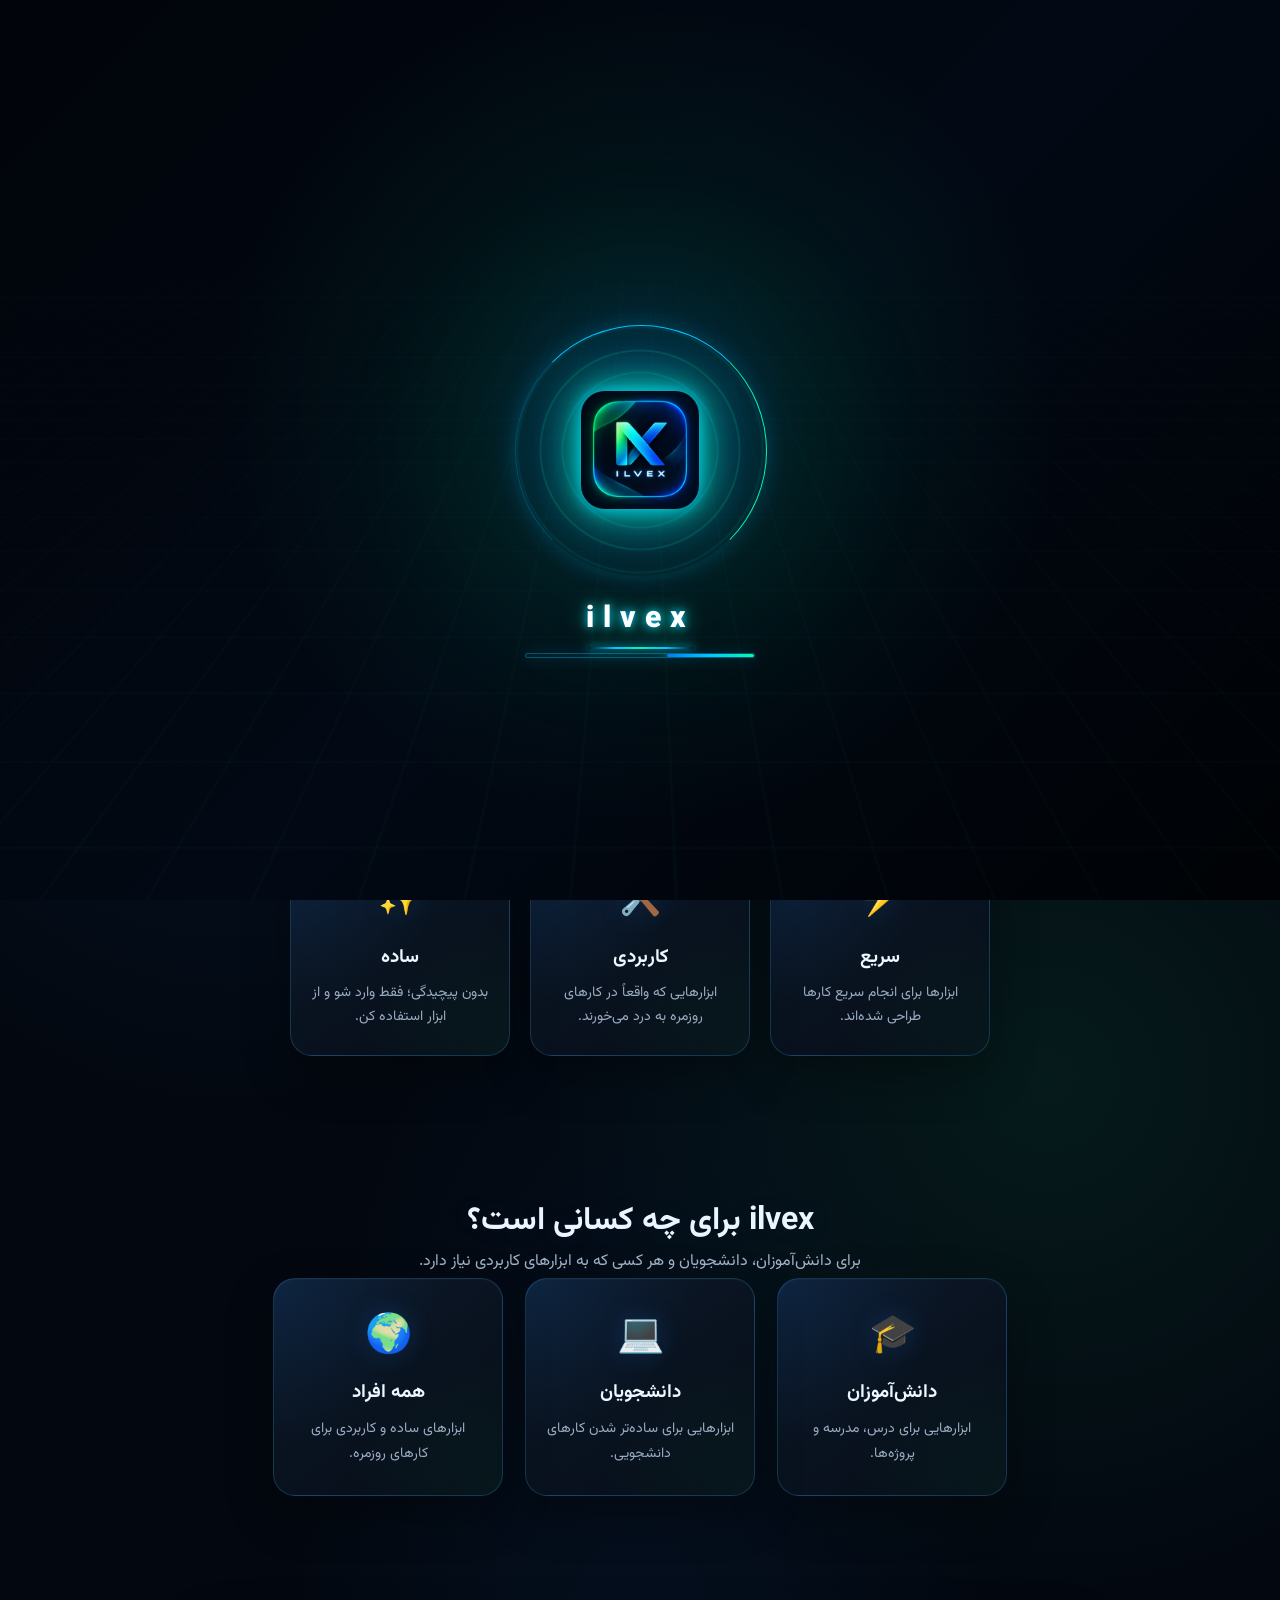
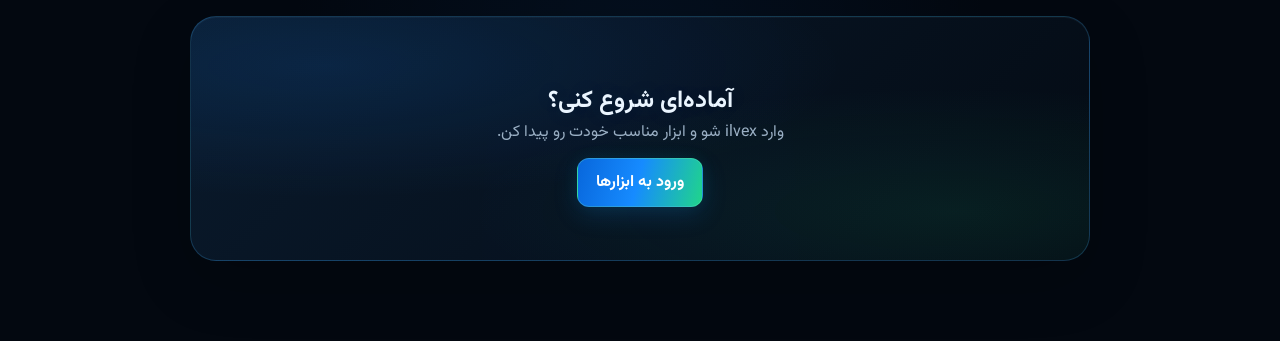
==== commit 20eb13a1: "Add files via upload" ====
--- a/index.html
+++ b/index.html
@@ -49,13 +49,9 @@
 
         <!-- Navigation -->
         <nav class="menu" id="menu" aria-label="منوی اصلی">
-
             <a href="index.html" aria-current="page">خانه</a>
-
             <a href="tools.html">ابزارها</a>
-
             <a href="about.html">درباره ما</a>
-
         </nav>
 
     </header>
@@ -68,9 +64,10 @@
         <!-- Hero -->
         <section class="hero">
 
-            <h1>
-                <span>ilvex</span>
-            </h1>
+            <div class="hero-brand">
+                <img src="logo.png" alt="ILVEX" class="hero-brand-logo">
+                <h1><span>ilvex</span></h1>
+            </div>
 
             <p>
                 ilvex مجموعه‌ای از ابزارهای ساده، سریع و کاربردی است
@@ -81,12 +78,11 @@
 
         </section>
 
-    
         <section class="why-ilvex">
 
             <h2>why ilvex?</h2>
 
-            <p class="why-description" style="text-align: center;">
+            <p class="why-description">
                 ابزارهای ساده، سریع و کاربردی برای انجام کارهای روزمره
             </p>
 
@@ -166,7 +162,7 @@
     </main>
 
     <script src="script.js"></script>
-    <script src="stars.js"></script>
+    <script src="aurora.js"></script>
 
 </body>
-</html>+</html>
--- a/style.css
+++ b/style.css
@@ -1054,155 +1054,9 @@
 }
 
 
-.loading-screen {
-    position: fixed;
-    inset: 0;
-    width: 100%;
-    height: 100vh;
-
-    background: #ffffff;
-
-    display: flex;
-    flex-direction: column;
-    align-items: center;
-    justify-content: center;
-
-    z-index: 99999;
-
-    transition: opacity 0.6s ease, visibility 0.6s ease;
-}
-
-
-
-
-.loading-z {
-    width: 90px;
-    height: 90px;
-
-    display: flex;
-    align-items: center;
-    justify-content: center;
-
-    font-size: 58px;
-    font-weight: 700;
-
-    color: #1683ff;
-
-    border: 3px solid #1683ff;
-    border-radius: 24px;
-
-    box-shadow:
-        0 0 20px rgba(22, 131, 255, 0.15),
-        0 0 50px rgba(22, 131, 255, 0.08);
-
-    animation: ilvexPulse 1.8s ease-in-out infinite;
-}
-
-
-
-
-.loading-name {
-    margin-top: 18px;
-
-    font-size: 24px;
-    font-weight: 700;
-
-    letter-spacing: 6px;
-
-    color: #111111;
-}
-
-
-
-
-.loading-line {
-    width: 150px;
-    height: 4px;
-
-    margin-top: 22px;
-
-    background: #e8f3ff;
-
-    border-radius: 10px;
-
-    overflow: hidden;
-}
-
-.loading-line span {
-    display: block;
-
-    width: 45%;
-    height: 100%;
-
-    background: #1683ff;
-
-    border-radius: 10px;
-
-    animation: ilvexLoading 1.4s ease-in-out infinite;
-}
-
-
-
-
-@keyframes ilvexPulse {
-
-    0% {
-        transform: scale(1);
-        box-shadow:
-            0 0 20px rgba(22, 131, 255, 0.15),
-            0 0 50px rgba(22, 131, 255, 0.08);
-    }
-
-    50% {
-        transform: scale(1.06);
-        box-shadow:
-            0 0 30px rgba(22, 131, 255, 0.25),
-            0 0 70px rgba(22, 131, 255, 0.12);
-    }
-
-    100% {
-        transform: scale(1);
-        box-shadow:
-            0 0 20px rgba(22, 131, 255, 0.15),
-            0 0 50px rgba(22, 131, 255, 0.08);
-    }
-}
-
-
-@keyframes ilvexLoading {
-
-    0% {
-        transform: translateX(-120%);
-    }
-
-    50% {
-        transform: translateX(120%);
-    }
-
-    100% {
-        transform: translateX(220%);
-    }
-}
-
-@keyframes loadingLogo {
-    0%, 100% {
-        transform: scale(1);
-    }
-
-    50% {
-        transform: scale(1.08);
-    }
-}
-
-@keyframes loadingBar {
-    0% {
-        transform: translateX(-220%);
-    }
-
-    100% {
-        transform: translateX(450%);
-    }
-}
+
+
+/* =========================================
 
 
 
@@ -1548,374 +1402,6 @@
    Loading Screen Fix
 ========================= */
 
-#loadingScreen {
-    animation: hideLoading 0.5s ease 3s forwards;
-}
-
-@keyframes hideLoading {
-
-    from {
-        opacity: 1;
-        visibility: visible;
-    }
-
-    to {
-        opacity: 0;
-        visibility: hidden;
-        pointer-events: none;
-    }
-
-}
-
-
-/* =========================
-   ilvex 2.0 — BLACK & BLUE THEME
-   Dark mode overrides
-========================= */
-
-:root {
-    color-scheme: dark;
-    --blue: #1683ff;
-    --blue-light: #45b6ff;
-    --blue-soft: #10243b;
-    --blue-glow: rgba(22, 131, 255, 0.35);
-
-    --bg: #070b12;
-    --card: #0d1522;
-    --text: #edf5ff;
-    --muted: #a3b4c9;
-    --border: #1c3552;
-}
-
-html,
-body {
-    background-color: var(--bg) !important;
-    color-scheme: dark;
-}
-
-body {
-    background:
-        radial-gradient(ellipse at 50% 0%, rgba(22, 131, 255, 0.10), transparent 48%),
-        var(--bg);
-    color: var(--text);
-}
-
-.header {
-    background: rgba(7, 11, 18, 0.88);
-    border-bottom-color: var(--border);
-    box-shadow: 0 8px 30px rgba(0, 0, 0, 0.28);
-}
-
-.menu a { color: var(--text); }
-.menu a:hover {
-    color: var(--blue-light);
-    background: var(--blue-soft);
-    box-shadow: 0 0 18px rgba(22, 131, 255, 0.16);
-}
-
-.menu-btn {
-    background: var(--blue-soft);
-    color: var(--blue-light);
-    border-color: var(--border);
-}
-
-.hero::before {
-    background: radial-gradient(circle, rgba(22, 131, 255, 0.22), rgba(69, 182, 255, 0.08), transparent 70%);
-}
-
-.hero-badge {
-    background: rgba(16, 36, 59, 0.85);
-    border-color: #24558a;
-    color: var(--blue-light);
-    box-shadow: 0 0 22px rgba(22, 131, 255, 0.12);
-}
-
-.hero h1,
-.why-ilvex h2,
-.tools h2,
-.audience h2,
-.home-section h2,
-.cta h2 {
-    color: var(--text);
-    text-shadow: 0 0 22px rgba(22, 131, 255, 0.12);
-}
-
-.hero > p,
-.why-description,
-.tools-description,
-.audience-description,
-.tool-card p,
-.why-card p,
-.audience-card p,
-.home-section p,
-.cta p,
-.tools-page > p,
-.about-page > p,
-.about-card p {
-    color: var(--muted);
-}
-
-.hero-button.secondary {
-    color: var(--blue-light);
-    background: #0d1522;
-    border-color: #24558a;
-}
-.hero-button.secondary:hover {
-    background: var(--blue-soft);
-    border-color: var(--blue);
-}
-
-.why-card,
-.tool-card,
-.audience-card,
-.about-card,
-.home-section,
-.stat-card {
-    background: linear-gradient(145deg, #101b2b, #0a111c);
-    border-color: var(--border);
-    box-shadow: 0 15px 40px rgba(0, 0, 0, 0.22);
-}
-
-.why-card:hover,
-.tool-card:hover,
-.audience-card:hover,
-.about-card:hover,
-.home-section:hover,
-.stat-card:hover {
-    border-color: var(--blue);
-    box-shadow: 0 18px 45px rgba(0, 0, 0, 0.32), 0 0 25px rgba(22, 131, 255, 0.13);
-}
-
-.cta {
-    background: linear-gradient(135deg, #101f33, #0a111c);
-    border-color: var(--border);
-    box-shadow: 0 15px 45px rgba(0, 0, 0, 0.25);
-}
-
-.platform-banner {
-    background: linear-gradient(100deg, #0758c9, #1683ff, #45b6ff);
-    box-shadow: 0 12px 35px rgba(22, 131, 255, 0.22);
-}
-
-.tools-page h1,
-.about-page > h1 { color: var(--blue-light); }
-
-input,
-textarea,
-select {
-    background: #0a111c !important;
-    color: var(--text) !important;
-    border-color: var(--border) !important;
-}
-
-input::placeholder,
-textarea::placeholder { color: #71849c; }
-
-input:focus,
-textarea:focus,
-select:focus {
-    border-color: var(--blue) !important;
-    box-shadow: 0 0 15px rgba(22, 131, 255, 0.20);
-}
-
-.text-tool,
-.calculator-tool,
-.unit-converter-tool,
-.grade-calculator-tool {
-    background: linear-gradient(145deg, #101b2b, #0a111c);
-    border-color: var(--border);
-    box-shadow: 0 15px 40px rgba(0, 0, 0, 0.25);
-}
-
-.text-tool textarea {
-    background: #080e17;
-    color: var(--text);
-    border-color: var(--border);
-}
-
-.stats div,
-.unit-result,
-.grades-list,
-#fractionResult {
-    background: #10243b;
-    border-color: var(--border);
-    color: var(--text);
-}
-
-#calculatorDisplay {
-    background: #080e17 !important;
-    color: var(--text) !important;
-    border-color: var(--border);
-}
-
-.calculator-buttons button {
-    background: #10243b;
-    color: var(--blue-light);
-}
-.calculator-buttons button:hover {
-    background: var(--blue);
-    color: #fff;
-}
-
-#unitInput,
-#gradeInput,
-#unitFrom,
-#unitTo {
-    background: #080e17 !important;
-    color: var(--text) !important;
-    border-color: var(--border);
-}
-
-.loading-screen {
-    background:
-        radial-gradient(circle at center, rgba(22, 131, 255, 0.12), transparent 42%),
-        #070b12;
-}
-
-.loading-z {
-    color: var(--blue-light);
-    border-color: var(--blue);
-    box-shadow: 0 0 20px rgba(22, 131, 255, 0.22), 0 0 50px rgba(22, 131, 255, 0.12);
-}
-
-.loading-name { color: #edf5ff; }
-.loading-line { background: #142943; }
-.loading-line span { background: linear-gradient(90deg, var(--blue), var(--blue-light)); }
-
-::-webkit-scrollbar-track { background: #080e17; }
-::-webkit-scrollbar-thumb { background: linear-gradient(var(--blue), var(--blue-light)); }
-
-@media (max-width: 700px) {
-    .menu {
-        background: rgba(8, 14, 23, 0.98);
-        border-color: #24558a;
-        box-shadow: 0 25px 70px rgba(0, 0, 0, 0.55);
-    }
-    .menu a {
-        color: var(--text);
-        background: #101f33;
-        border-color: var(--border);
-    }
-    .menu a:hover,
-    .menu a:active {
-        color: #fff;
-        background: var(--blue);
-        border-color: var(--blue);
-    }
-}
-
-.tool-modal {
-    background: rgba(2, 6, 12, 0.78);
-}
-
-.tool-modal-box {
-    background: linear-gradient(145deg, #101b2b, #0a111c);
-    border-color: var(--border);
-    box-shadow: 0 25px 70px rgba(0, 0, 0, 0.55);
-}
-
-.tool-modal-box p { color: var(--muted); }
-.tool-modal-close {
-    background: #10243b;
-    color: var(--blue-light);
-}
-
-#fractionInput {
-    background: #080e17 !important;
-    color: var(--text) !important;
-    border-color: var(--border) !important;
-}
-
-/* ================================
-   ilvex 2.0 — Animated dark backdrop
-   Lightweight CSS-only blue aurora
-================================ */
-html {
-    background: #050912 !important;
-    color-scheme: dark;
-}
-
-body {
-    position: relative;
-    isolation: isolate;
-    background: transparent !important;
-}
-
-/* Keep the animated layers behind all page content */
-body::before,
-body::after {
-    content: "";
-    position: fixed;
-    inset: -25%;
-    pointer-events: none;
-    z-index: -1;
-    will-change: transform, opacity;
-}
-
-body::before {
-    background:
-        radial-gradient(ellipse at 18% 25%, rgba(0, 102, 255, 0.20) 0, transparent 34%),
-        radial-gradient(ellipse at 82% 68%, rgba(0, 183, 255, 0.13) 0, transparent 32%),
-        radial-gradient(ellipse at 55% 5%, rgba(30, 70, 180, 0.13) 0, transparent 38%);
-    animation: ilvexAurora 24s ease-in-out infinite alternate;
-}
-
-body::after {
-    inset: 0;
-    opacity: 0.32;
-    background-image:
-        radial-gradient(circle, rgba(105, 183, 255, 0.8) 1px, transparent 1.6px),
-        radial-gradient(circle, rgba(30, 120, 255, 0.65) 1px, transparent 1.7px);
-    background-size: 95px 95px, 145px 145px;
-    background-position: 0 0, 45px 65px;
-    mask-image: linear-gradient(to bottom, black, transparent 88%);
-    animation: ilvexStars 38s linear infinite;
-}
-
-@keyframes ilvexAurora {
-    0%   { transform: translate3d(-2%, -1%, 0) scale(1); }
-    50%  { transform: translate3d(2%, 2%, 0) scale(1.04); }
-    100% { transform: translate3d(-1%, 3%, 0) scale(1.02); }
-}
-
-@keyframes ilvexStars {
-    from { transform: translateY(0); }
-    to   { transform: translateY(-95px); }
-}
-
-/* A subtle dark translucent surface lets the moving backdrop show through */
-.header {
-    background: rgba(5, 9, 18, 0.82) !important;
-}
-
-.why-card,
-.tool-card,
-.audience-card,
-.about-card,
-.home-section,
-.stat-card,
-.text-tool,
-.calculator-tool,
-.unit-converter-tool,
-.grade-calculator-tool,
-.tool-modal-box {
-    background: linear-gradient(145deg, rgba(15, 25, 42, 0.94), rgba(7, 13, 24, 0.94)) !important;
-    backdrop-filter: blur(14px);
-}
-
-.cta {
-    background: linear-gradient(135deg, rgba(12, 31, 55, 0.94), rgba(5, 10, 19, 0.94)) !important;
-}
-
-@media (prefers-reduced-motion: reduce) {
-    body::before,
-    body::after {
-        animation: none !important;
-    }
-    *, *::before, *::after {
-        scroll-behavior: auto !important;
-    }
-}
 
 /* ==========================================
    ilvex 2.0 — Final visual polish
@@ -2175,15 +1661,7 @@
     box-shadow: 0 7px 20px rgba(22, 131, 255, 0.18);
 }
 
-.loading-screen,
-#loadingScreen {
-    background: radial-gradient(circle at 50% 45%, rgba(22, 131, 255, 0.14), transparent 40%), #050912 !important;
-}
-
-.loading-name {
-    color: #edf5ff !important;
-    text-shadow: 0 0 24px rgba(22, 131, 255, 0.18);
-}
+
 
 .tool-modal-box {
     background: linear-gradient(145deg, rgba(15, 25, 42, 0.98), rgba(7, 13, 24, 0.98)) !important;
@@ -2249,208 +1727,7 @@
     }
 }
 
-/* =====================================================
-   ilvex 2.0 — CINEMATIC / GOD TIER LOADING SCREEN
-   CSS-only enhancement; keeps existing loader HTML.
-===================================================== */
-#loadingScreen,
-.loading-screen {
-    position: fixed !important;
-    inset: 0 !important;
-    width: 100% !important;
-    min-height: 100vh !important;
-    min-height: 100dvh !important;
-    display: flex !important;
-    flex-direction: column !important;
-    align-items: center !important;
-    justify-content: center !important;
-    gap: 0 !important;
-    overflow: hidden !important;
-    isolation: isolate !important;
-    background:
-        radial-gradient(ellipse at 50% 44%, rgba(0, 112, 255, .20) 0%, rgba(0, 50, 130, .10) 23%, transparent 52%),
-        radial-gradient(ellipse at 50% 100%, rgba(0, 76, 190, .15), transparent 55%),
-        #03060d !important;
-    color: #eff7ff !important;
-    z-index: 999999 !important;
-    animation: ilvexLoaderExit .65s cubic-bezier(.7, 0, .2, 1) 3.6s forwards !important;
-}
-
-/* Ambient glow and subtle orbital rings */
-#loadingScreen::before,
-.loading-screen::before {
-    content: "";
-    position: absolute;
-    z-index: -1;
-    width: min(74vw, 440px);
-    aspect-ratio: 1;
-    border-radius: 50%;
-    border: 1px solid rgba(64, 160, 255, .15);
-    box-shadow: 0 0 55px rgba(0, 112, 255, .10), inset 0 0 55px rgba(0, 112, 255, .07);
-    background: conic-gradient(from 0deg, transparent 0 65%, rgba(32, 143, 255, .48) 75%, transparent 83% 100%);
-    mask: radial-gradient(circle, transparent 57%, #000 58% 58.5%, transparent 59%);
-    -webkit-mask: radial-gradient(circle, transparent 57%, #000 58% 58.5%, transparent 59%);
-    animation: ilvexLoaderOrbit 8s linear infinite;
-    pointer-events: none;
-}
-
-#loadingScreen::after,
-.loading-screen::after {
-    content: "ilvex 2.0  /  INITIALIZING";
-    position: absolute;
-    left: 0;
-    right: 0;
-    bottom: max(34px, env(safe-area-inset-bottom));
-    text-align: center;
-    color: rgba(126, 190, 255, .62);
-    font: 600 10px/1.5 system-ui, sans-serif;
-    letter-spacing: .28em;
-    text-shadow: 0 0 18px rgba(22, 131, 255, .35);
-    animation: ilvexLoaderStatus 1.4s ease-in-out infinite alternate;
-    pointer-events: none;
-}
-
-.loading-z {
-    position: relative !important;
-    isolation: isolate;
-    width: 104px !important;
-    height: 104px !important;
-    display: flex !important;
-    align-items: center !important;
-    justify-content: center !important;
-    margin: 0 0 27px !important;
-    border: 1px solid rgba(101, 190, 255, .85) !important;
-    border-radius: 30px !important;
-    background: linear-gradient(145deg, rgba(18, 49, 86, .76), rgba(3, 11, 25, .92)) !important;
-    color: #f3faff !important;
-    font-size: 66px !important;
-    font-weight: 900 !important;
-    line-height: 1 !important;
-    text-shadow: 0 0 10px rgba(105, 195, 255, .95), 0 0 34px rgba(22, 131, 255, .7) !important;
-    box-shadow: 0 0 0 8px rgba(22, 131, 255, .045), 0 0 0 18px rgba(22, 131, 255, .025), 0 0 35px rgba(22, 131, 255, .28), inset 0 0 28px rgba(22, 131, 255, .12) !important;
-    animation: ilvexLoaderCore 2.3s ease-in-out infinite !important;
-}
-
-.loading-z::before {
-    content: "";
-    position: absolute;
-    inset: -13px;
-    border: 1px solid rgba(86, 177, 255, .35);
-    border-top-color: #69c3ff;
-    border-right-color: rgba(86, 177, 255, .05);
-    border-radius: 36px;
-    animation: ilvexLoaderOrbit 3.2s linear infinite;
-    pointer-events: none;
-}
-
-.loading-z::after {
-    content: "";
-    position: absolute;
-    inset: -23px;
-    border: 1px dashed rgba(48, 132, 255, .25);
-    border-radius: 42px;
-    animation: ilvexLoaderOrbit 12s linear infinite reverse;
-    pointer-events: none;
-}
-
-/* If the existing loader uses an image logo, give it the same premium glow. */
-#loadingScreen img,
-.loading-screen img,
-.loading-logo {
-    position: relative;
-    z-index: 1;
-    width: clamp(84px, 20vw, 112px);
-    height: clamp(84px, 20vw, 112px);
-    object-fit: contain;
-    filter: drop-shadow(0 0 12px rgba(40, 145, 255, .65)) drop-shadow(0 0 34px rgba(0, 95, 255, .28));
-    animation: ilvexLoaderCore 2.3s ease-in-out infinite;
-}
-
-.loading-name {
-    position: relative;
-    margin: 3px 0 0 !important;
-    color: #f1f8ff !important;
-    font-family: system-ui, sans-serif !important;
-    font-size: clamp(23px, 5vw, 30px) !important;
-    font-weight: 900 !important;
-    letter-spacing: .34em !important;
-    padding-left: .34em;
-    text-shadow: 0 0 12px rgba(105, 195, 255, .42), 0 0 35px rgba(22, 131, 255, .28) !important;
-    animation: ilvexLoaderName 1s ease both;
-}
-
-.loading-line {
-    position: relative !important;
-    width: min(230px, 62vw) !important;
-    height: 4px !important;
-    margin-top: 28px !important;
-    overflow: hidden !important;
-    border: 1px solid rgba(86, 166, 255, .24) !important;
-    border-radius: 999px !important;
-    background: rgba(47, 91, 145, .24) !important;
-    box-shadow: 0 0 18px rgba(22, 131, 255, .12) !important;
-}
-
-.loading-line span {
-    position: relative;
-    display: block !important;
-    width: 42% !important;
-    height: 100% !important;
-    border-radius: inherit !important;
-    background: linear-gradient(90deg, transparent, #1683ff 25%, #a6e1ff 65%, #ffffff) !important;
-    box-shadow: 0 0 10px #1683ff, 0 0 22px rgba(22, 131, 255, .75) !important;
-    animation: ilvexLoading 1.25s cubic-bezier(.45, 0, .55, 1) infinite !important;
-}
-
-@keyframes ilvexLoaderCore {
-    0%, 100% { transform: translateY(0) scale(1); }
-    50% { transform: translateY(-4px) scale(1.045); }
-}
-
-@keyframes ilvexLoaderOrbit {
-    from { transform: rotate(0deg); }
-    to { transform: rotate(360deg); }
-}
-
-@keyframes ilvexLoaderName {
-    from { opacity: 0; transform: translateY(10px); letter-spacing: .55em; }
-    to { opacity: 1; transform: translateY(0); letter-spacing: .34em; }
-}
-
-@keyframes ilvexLoaderStatus {
-    from { opacity: .45; }
-    to { opacity: 1; }
-}
-
-@keyframes ilvexLoaderExit {
-    to { opacity: 0; visibility: hidden; pointer-events: none; }
-}
-
-@media (max-width: 480px) {
-    #loadingScreen::before,
-    .loading-screen::before { width: 86vw; }
-
-    .loading-z { width: 90px !important; height: 90px !important; font-size: 57px !important; border-radius: 26px !important; }
-    .loading-z::before { border-radius: 32px; }
-    .loading-z::after { border-radius: 38px; }
-    .loading-name { letter-spacing: .24em !important; padding-left: .24em; }
-    #loadingScreen::after,
-    .loading-screen::after { font-size: 9px; letter-spacing: .19em; }
-}
-
-@media (prefers-reduced-motion: reduce) {
-    #loadingScreen::before,
-    .loading-screen::before,
-    .loading-z,
-    .loading-z::before,
-    .loading-z::after,
-    #loadingScreen img,
-    .loading-screen img,
-    .loading-logo,
-    .loading-name,
-    .loading-line span { animation-duration: 0.01ms !important; animation-iteration-count: 1 !important; }
-}
-
+/* =========================================================
 /* =====================================
    ilvex 2.0 — PREMIUM TOOL CARDS
    Glass panels, neon edges and smooth UI
@@ -2685,21 +1962,8 @@
 
 
 /* ==========================================
-   ilvex 2.0 — COSMIC STARFIELD FINAL OVERRIDES
-   Static tool icons + subtle premium card hover
+   ILVEX — STATIC TOOL ICONS
 ========================================== */
-#ilvex-starfield {
-    position: fixed;
-    inset: 0;
-    width: 100%;
-    height: 100%;
-    display: block;
-    pointer-events: none;
-    z-index: -1;
-    opacity: .95;
-}
-
-/* The icons stay still: no rotation, spinning, or floating animation. */
 .tool-icon,
 .tool-card .tool-icon,
 .tool-icon:hover,
@@ -2717,16 +1981,6 @@
     box-shadow: 0 0 24px rgba(22, 131, 255, .22), inset 0 0 18px rgba(22, 131, 255, .07) !important;
 }
 
-@media (prefers-reduced-motion: reduce) {
-    #ilvex-starfield { opacity: .55; }
-    .tool-card,
-    .why-card,
-    .audience-card,
-    .about-card,
-    .stat-card,
-    .tool-icon { transition: none !important; }
-    .tool-card:hover .tool-icon { transform: none !important; }
-}
 /* Fix: remove unwanted decorative rectangles */
 .cta-section::before,
 .cta-section::after,
@@ -2884,6 +2138,7 @@
     background: none !important;
     box-shadow: none !important;
 }
+
 /* =====================================================
    ilvex 2.0 — GOD TIER NAVIGATION
    Premium Neon Blue • Glass UI • Responsive Menu
@@ -3335,4 +2590,862 @@
         animation: none !important;
         transition: none !important;
     }
+}
+
+/* =====================================================
+   ILVEX 2.0 — FINAL BLUE / GREEN / BLACK THEME
+   Preserves the existing layout and components.
+   No purple. No decorative star-dot layer.
+===================================================== */
+
+:root {
+    --blue: #1683ff !important;
+    --blue-light: #5fc7ff !important;
+    --green: #20d58a;
+    --green-light: #72f0b5;
+    --blue-soft: rgba(22, 131, 255, 0.11) !important;
+    --blue-glow: rgba(22, 131, 255, 0.28) !important;
+    --bg: #030810 !important;
+    --card: rgba(9, 20, 34, 0.86) !important;
+    --text: #eef8ff !important;
+    --muted: #9aafc4 !important;
+    --border: rgba(69, 182, 255, 0.22) !important;
+}
+
+html,
+body {
+    background-color: #030810 !important;
+    color-scheme: dark;
+}
+
+body {
+    background:
+        radial-gradient(ellipse at 18% 18%, rgba(22, 131, 255, 0.13), transparent 36%),
+        radial-gradient(ellipse at 82% 58%, rgba(32, 213, 138, 0.09), transparent 34%),
+        radial-gradient(ellipse at 50% 100%, rgba(22, 131, 255, 0.07), transparent 40%),
+        #030810 !important;
+    color: var(--text) !important;
+}
+
+/* Aurora is rendered by aurora.js. CSS only controls its stacking. */
+body::before,
+body::after {
+    display: none !important;
+    content: none !important;
+}
+
+#ilvex-aurora {
+    position: fixed !important;
+    inset: 0 !important;
+    width: 100vw !important;
+    height: 100vh !important;
+    pointer-events: none !important;
+    z-index: 0 !important;
+}
+
+.header,
+main,
+.menu-overlay {
+    position: relative;
+    z-index: 1;
+}
+
+/* Header / navigation */
+.header {
+    background: rgba(3, 8, 17, 0.84) !important;
+    border-bottom-color: rgba(69, 182, 255, 0.22) !important;
+    box-shadow:
+        0 8px 35px rgba(0, 0, 0, 0.28),
+        0 1px 22px rgba(22, 131, 255, 0.05),
+        0 1px 22px rgba(32, 213, 138, 0.04) !important;
+}
+
+.logo {
+    color: #f2f8ff !important;
+    text-shadow:
+        0 0 18px rgba(22, 131, 255, 0.28),
+        0 0 28px rgba(32, 213, 138, 0.08);
+}
+
+.menu a:hover,
+.menu a:focus-visible {
+    color: #ffffff !important;
+    background: linear-gradient(
+        135deg,
+        rgba(22, 131, 255, 0.14),
+        rgba(32, 213, 138, 0.07)
+    ) !important;
+    border-color: rgba(69, 182, 255, 0.30) !important;
+}
+
+.menu a.active,
+.menu a[aria-current="page"] {
+    background: linear-gradient(
+        135deg,
+        rgba(22, 131, 255, 0.19),
+        rgba(32, 213, 138, 0.10)
+    ) !important;
+    border-color: rgba(69, 182, 255, 0.30) !important;
+}
+
+.menu a::after {
+    background: linear-gradient(
+        90deg,
+        transparent,
+        #1683ff,
+        #20d58a,
+        transparent
+    ) !important;
+    box-shadow:
+        0 0 10px rgba(32, 213, 138, 0.42),
+        0 0 10px rgba(22, 131, 255, 0.40) !important;
+}
+
+.menu-btn {
+    color: #8fe0ff !important;
+    background: linear-gradient(
+        145deg,
+        rgba(22, 131, 255, 0.15),
+        rgba(32, 213, 138, 0.06)
+    ) !important;
+    border-color: rgba(69, 182, 255, 0.30) !important;
+}
+
+/* Hero */
+.hero::before {
+    background:
+        radial-gradient(circle,
+            rgba(22, 131, 255, 0.20),
+            rgba(32, 213, 138, 0.10) 42%,
+            transparent 72%) !important;
+    filter: blur(38px) !important;
+}
+
+.hero-badge {
+    color: #b2f3d3 !important;
+    background: linear-gradient(
+        135deg,
+        rgba(22, 131, 255, 0.11),
+        rgba(32, 213, 138, 0.08)
+    ) !important;
+    border-color: rgba(69, 220, 168, 0.32) !important;
+    box-shadow:
+        inset 0 0 18px rgba(32, 213, 138, 0.04),
+        0 0 24px rgba(32, 213, 138, 0.07) !important;
+}
+
+.hero h1 span {
+    background: linear-gradient(
+        90deg,
+        #4db8ff 0%,
+        #1683ff 48%,
+        #20d58a 100%
+    ) !important;
+    -webkit-background-clip: text !important;
+    background-clip: text !important;
+}
+
+.hero-button.primary,
+.tool-button,
+.section-button,
+.cta-button {
+    background: linear-gradient(
+        105deg,
+        #0867dc 0%,
+        #168bff 48%,
+        #20d58a 100%
+    ) !important;
+    border-color: rgba(104, 224, 190, 0.32) !important;
+    box-shadow:
+        0 8px 25px rgba(22, 131, 255, 0.17),
+        0 0 18px rgba(32, 213, 138, 0.06) !important;
+}
+
+.hero-button.primary:hover,
+.tool-button:hover,
+.section-button:hover,
+.cta-button:hover {
+    box-shadow:
+        0 12px 32px rgba(22, 131, 255, 0.25),
+        0 0 25px rgba(32, 213, 138, 0.14) !important;
+}
+
+.hero-button.secondary {
+    color: #8edaff !important;
+    background: rgba(9, 20, 34, 0.82) !important;
+    border-color: rgba(69, 182, 255, 0.30) !important;
+}
+
+.hero-button.secondary:hover {
+    background: linear-gradient(
+        135deg,
+        rgba(22, 131, 255, 0.12),
+        rgba(32, 213, 138, 0.07)
+    ) !important;
+    border-color: rgba(32, 213, 138, 0.45) !important;
+}
+
+/* Cards */
+.why-card,
+.tool-card,
+.audience-card,
+.about-card,
+.home-section,
+.stat-card,
+.text-tool,
+.calculator-tool,
+.unit-converter-tool,
+.grade-calculator-tool,
+.tool-modal-box {
+    background:
+        radial-gradient(ellipse at 0% 0%, rgba(22, 131, 255, 0.10), transparent 52%),
+        radial-gradient(ellipse at 100% 100%, rgba(32, 213, 138, 0.06), transparent 48%),
+        linear-gradient(145deg, rgba(14, 27, 45, 0.96), rgba(5, 12, 21, 0.97)) !important;
+    border-color: rgba(69, 182, 255, 0.22) !important;
+    box-shadow:
+        0 18px 48px rgba(0, 0, 0, 0.30),
+        inset 0 1px 0 rgba(255, 255, 255, 0.025) !important;
+}
+
+.why-card:hover,
+.tool-card:hover,
+.audience-card:hover,
+.about-card:hover,
+.home-section:hover,
+.stat-card:hover {
+    border-color: rgba(69, 220, 168, 0.50) !important;
+    box-shadow:
+        0 20px 52px rgba(0, 0, 0, 0.36),
+        0 0 30px rgba(22, 131, 255, 0.12),
+        0 0 25px rgba(32, 213, 138, 0.07) !important;
+}
+
+.tool-card h3,
+.why-card h3,
+.audience-card h3 {
+    color: #edf7ff !important;
+}
+
+.tool-icon {
+    background: linear-gradient(
+        145deg,
+        rgba(22, 131, 255, 0.18),
+        rgba(32, 213, 138, 0.08),
+        rgba(7, 16, 28, 0.85)
+    ) !important;
+    border-color: rgba(69, 182, 255, 0.28) !important;
+    box-shadow:
+        inset 0 1px 0 rgba(255,255,255,.05),
+        0 0 25px rgba(22, 131, 255, .11) !important;
+}
+
+.tool-card:hover .tool-icon {
+    border-color: rgba(69, 220, 168, 0.60) !important;
+    box-shadow:
+        0 0 28px rgba(22, 131, 255, .18),
+        0 0 22px rgba(32, 213, 138, .10),
+        inset 0 0 18px rgba(32, 213, 138, .06) !important;
+}
+
+/* Tool inputs */
+input,
+textarea,
+select,
+#calculatorDisplay,
+.text-tool textarea,
+#unitInput,
+#gradeInput,
+#unitFrom,
+#unitTo,
+#fractionInput {
+    background: rgba(3, 10, 18, 0.92) !important;
+    color: var(--text) !important;
+    border-color: rgba(69, 182, 255, 0.22) !important;
+}
+
+input:focus,
+textarea:focus,
+select:focus {
+    border-color: rgba(32, 213, 138, 0.65) !important;
+    box-shadow:
+        0 0 0 3px rgba(32, 213, 138, 0.07),
+        0 0 22px rgba(22, 131, 255, 0.12) !important;
+}
+
+input::placeholder,
+textarea::placeholder {
+    color: #71879d !important;
+}
+
+.stats div,
+.unit-result,
+.grades-list,
+#fractionResult {
+    background:
+        linear-gradient(135deg, rgba(22, 131, 255, 0.10), rgba(32, 213, 138, 0.06)) !important;
+    border-color: rgba(69, 182, 255, 0.17) !important;
+}
+
+.stat-number,
+.stats span {
+    color: #72d0ff !important;
+    text-shadow: 0 0 18px rgba(22, 131, 255, 0.18);
+}
+
+/* Calculator */
+.calculator-buttons button {
+    background: linear-gradient(145deg, #12253c, #091523) !important;
+    border-color: rgba(69, 182, 255, 0.15) !important;
+    color: #8edaff !important;
+}
+
+.calculator-buttons button:hover {
+    background: linear-gradient(105deg, #0a6de4, #168bff, #20d58a) !important;
+}
+
+.equal-button {
+    background: linear-gradient(105deg, #0870ee, #168bff, #20d58a) !important;
+}
+
+/* CTA / banners */
+.cta {
+    background:
+        radial-gradient(ellipse at 15% 20%, rgba(22, 131, 255, 0.13), transparent 48%),
+        radial-gradient(ellipse at 85% 80%, rgba(32, 213, 138, 0.09), transparent 45%),
+        linear-gradient(135deg, rgba(10, 27, 46, 0.96), rgba(4, 11, 20, 0.97)) !important;
+    border-color: rgba(69, 182, 255, 0.22) !important;
+}
+
+.platform-banner {
+    background: linear-gradient(
+        100deg,
+        #0758c9,
+        #1683ff 48%,
+        #20d58a
+    ) !important;
+}
+
+
+/* Modal */
+.tool-modal {
+    background: rgba(1, 5, 10, 0.80) !important;
+}
+
+.tool-modal-box {
+    box-shadow:
+        0 25px 75px rgba(0, 0, 0, 0.58),
+        0 0 35px rgba(22, 131, 255, 0.08) !important;
+}
+
+.tool-modal-close {
+    background: rgba(22, 131, 255, 0.11) !important;
+    color: #8edaff !important;
+}
+
+.tool-modal-close:hover {
+    background: rgba(32, 213, 138, 0.12) !important;
+    color: #9af3c8 !important;
+}
+
+/* Mobile menu */
+@media (max-width: 700px) {
+    .menu {
+        background:
+            radial-gradient(ellipse at 50% 0%, rgba(22, 131, 255, 0.16), transparent 55%),
+            radial-gradient(ellipse at 50% 100%, rgba(32, 213, 138, 0.07), transparent 48%),
+            linear-gradient(145deg, rgba(9, 22, 37, 0.99), rgba(2, 7, 13, 0.99)) !important;
+        border-color: rgba(69, 182, 255, 0.35) !important;
+        box-shadow:
+            0 25px 80px rgba(0, 0, 0, 0.58),
+            0 0 35px rgba(22, 131, 255, 0.11),
+            0 0 25px rgba(32, 213, 138, 0.05),
+            0 0 0 100vmax rgba(0, 3, 10, 0.72) !important;
+    }
+
+    .menu a {
+        background: linear-gradient(
+            135deg,
+            rgba(18, 39, 64, 0.58),
+            rgba(15, 45, 37, 0.30)
+        ) !important;
+        border-color: rgba(91, 161, 239, 0.13) !important;
+    }
+
+    .menu a:hover,
+    .menu a:active,
+    .menu a.active,
+    .menu a[aria-current="page"] {
+        background: linear-gradient(
+            100deg,
+            rgba(8, 104, 223, 0.65),
+            rgba(22, 139, 255, 0.38),
+            rgba(32, 213, 138, 0.18)
+        ) !important;
+        border-color: rgba(105, 220, 190, 0.42) !important;
+    }
+}
+
+/* Keep icons and layout stable; only color/glow changes. */
+.tool-icon,
+.tool-card:hover .tool-icon,
+.tool-icon:hover {
+    animation: none !important;
+    transform: none !important;
+}
+
+@media (prefers-reduced-motion: reduce) {
+    body::before {
+        animation: none !important;
+    }
+}
+
+ 
+
+
+.hero .hero-brand {
+    display: flex !important;
+    flex-direction: column !important;
+
+    align-items: center !important;
+    justify-content: center !important;
+
+    width: 100% !important;
+    height: auto !important;
+
+    margin: 0 auto 25px !important;
+    padding: 0 !important;
+
+    gap: 7px !important;
+
+    position: relative !important;
+}
+
+
+/* خود لوگوی logo.png */
+
+.hero .hero-brand .hero-brand-logo {
+    width: 126px;
+    height: 126px;
+    object-fit: contain;
+    border-radius: 34px;
+    display: block;
+    margin: 0 auto 20px;
+    filter: drop-shadow(0 0 12px rgba(0, 170, 255, 0.35));
+    position: relative;
+    z-index: 2;
+}
+
+
+/* نوشته ilvex */
+
+.hero .hero-brand h1 {
+    display: block !important;
+
+    width: auto !important;
+    height: auto !important;
+
+    margin: 0 !important;
+    padding: 0 !important;
+
+    line-height: 1 !important;
+
+    font-size: 64px !important;
+
+    position: relative !important;
+
+    transform: none !important;
+}
+
+.hero .hero-brand h1 span {
+    display: inline-block !important;
+
+    margin: 0 !important;
+    padding: 0 !important;
+
+    line-height: 1 !important;
+
+    transform: none !important;
+}
+
+
+/* ==========================
+   MOBILE
+========================== */
+
+@media (max-width: 600px) {
+
+    .hero .hero-brand {
+        gap: 6px !important;
+        margin-bottom: 20px !important;
+    }
+
+    .hero .hero-brand .hero-brand-logo {
+        width: 32px !important;
+        height: 32px !important;
+
+        min-width: 32px !important;
+        min-height: 32px !important;
+
+        max-width: 32px !important;
+        max-height: 32px !important;
+    }
+
+    .hero .hero-brand h1 {
+        font-size: 46px !important;
+    }
+}
+
+
+/* =========================================================
+   ILVEX — FINAL TECHNO LOADING SCREEN
+   Clean replacement — uses existing HTML + logo.png
+========================================================= */
+
+.loading-screen,
+#loadingScreen {
+    position: fixed !important;
+    inset: 0 !important;
+    width: 100vw !important;
+    height: 100vh !important;
+    display: flex !important;
+    align-items: center !important;
+    justify-content: center !important;
+    overflow: hidden !important;
+    background:
+        radial-gradient(circle at 50% 45%, rgba(0, 180, 255, .14) 0%, rgba(0, 255, 170, .055) 22%, transparent 52%),
+        linear-gradient(135deg, #01040a 0%, #020914 52%, #000205 100%) !important;
+    z-index: 999999 !important;
+    isolation: isolate !important;
+}
+
+.loading-screen::before {
+    content: "" !important;
+    position: absolute !important;
+    inset: -35% !important;
+    background-image:
+        linear-gradient(rgba(0, 190, 255, .045) 1px, transparent 1px),
+        linear-gradient(90deg, rgba(0, 255, 170, .04) 1px, transparent 1px) !important;
+    background-size: 48px 48px !important;
+    transform: perspective(700px) rotateX(62deg) translateY(70px) !important;
+    opacity: .55 !important;
+    animation: ilvexLoadingGrid 9s linear infinite !important;
+    pointer-events: none !important;
+    z-index: 0 !important;
+}
+
+.loading-screen::after {
+    content: "" !important;
+    position: absolute !important;
+    width: 620px !important;
+    height: 620px !important;
+    border-radius: 50% !important;
+    background: radial-gradient(circle, rgba(0, 195, 255, .09) 0%, rgba(0, 255, 170, .035) 28%, transparent 67%) !important;
+    filter: blur(18px) !important;
+    animation: ilvexLoadingAura 3.5s ease-in-out infinite alternate !important;
+    pointer-events: none !important;
+    z-index: 0 !important;
+}
+
+.loading-screen .loading-z {
+    position: relative !important;
+    width: 330px !important;
+    height: 330px !important;
+    margin: 0 !important;
+    padding: 0 !important;
+    display: flex !important;
+    align-items: center !important;
+    justify-content: center !important;
+    background: transparent !important;
+    border: 0 !important;
+    box-shadow: none !important;
+    font-size: 0 !important;
+    z-index: 5 !important;
+    overflow: visible !important;
+    isolation: isolate !important;
+}
+
+/* rotating HUD ring */
+.loading-screen .loading-z::before {
+    content: "" !important;
+    position: absolute !important;
+    top: 50% !important;
+    left: 50% !important;
+    width: 250px !important;
+    height: 250px !important;
+    margin: -125px 0 0 -125px !important;
+    border-radius: 50% !important;
+    border: 1px solid rgba(0, 190, 255, .28) !important;
+    border-top-color: #00c8ff !important;
+    border-right-color: #00ffae !important;
+    border-bottom-color: rgba(0, 190, 255, .08) !important;
+    box-shadow: 0 0 22px rgba(0, 190, 255, .18), inset 0 0 22px rgba(0, 255, 170, .06) !important;
+    animation: ilvexLoadingRing 7s linear infinite !important;
+    z-index: 1 !important;
+}
+
+/* second counter-rotating ring */
+.loading-screen .loading-z > *:first-child {
+    display: none !important;
+}
+
+/* logo.png — always centered */
+.loading-screen .loading-z::after {
+    content: "" !important;
+    position: absolute !important;
+    top: 50% !important;
+    left: 50% !important;
+    width: 118px !important;
+    height: 118px !important;
+    margin: -59px 0 0 -59px !important;
+    background: url("logo.png") center / contain no-repeat !important;
+    border-radius: 24px !important;
+    filter:
+        drop-shadow(0 0 8px rgba(0, 205, 255, .95))
+        drop-shadow(0 0 22px rgba(0, 255, 170, .8))
+        drop-shadow(0 0 46px rgba(0, 145, 255, .45)) !important;
+    z-index: 10 !important;
+    animation: ilvexLoadingLogo 2.4s ease-in-out infinite !important;
+}
+
+/* decorative rings are drawn by an inner radial layer on the core */
+.loading-screen .loading-z {
+    background:
+        radial-gradient(circle at center,
+            transparent 0 76px,
+            rgba(0, 200, 255, .14) 77px 78px,
+            transparent 79px 98px,
+            rgba(0, 255, 170, .13) 99px 100px,
+            transparent 101px 121px,
+            rgba(0, 170, 255, .09) 122px 123px,
+            transparent 124px) !important;
+}
+
+.loading-screen .loading-name {
+    position: absolute !important;
+    top: calc(50% + 155px) !important;
+    left: 50% !important;
+    transform: translateX(-50%) !important;
+    margin: 0 !important;
+    color: #ffffff !important;
+    font-family: "Vazirmatn", sans-serif !important;
+    font-size: 30px !important;
+    font-weight: 900 !important;
+    letter-spacing: 9px !important;
+    line-height: 1 !important;
+    white-space: nowrap !important;
+    text-transform: lowercase !important;
+    text-shadow:
+        0 0 8px rgba(0, 205, 255, 1),
+        0 0 20px rgba(0, 255, 170, .72),
+        0 0 38px rgba(0, 145, 255, .38) !important;
+    z-index: 20 !important;
+    animation: ilvexLoadingText 2s ease-in-out infinite alternate !important;
+}
+
+.loading-screen .loading-name::after {
+    content: "" !important;
+    display: block !important;
+    width: 105px !important;
+    height: 2px !important;
+    margin: 12px auto 0 !important;
+    background: linear-gradient(90deg, transparent, #00c8ff, #00ffae, #00c8ff, transparent) !important;
+    box-shadow: 0 0 8px #00c8ff, 0 0 18px rgba(0, 255, 170, .8) !important;
+}
+
+.loading-screen .loading-line {
+    position: absolute !important;
+    top: calc(50% + 203px) !important;
+    left: 50% !important;
+    transform: translateX(-50%) !important;
+    width: 230px !important;
+    height: 5px !important;
+    margin: 0 !important;
+    padding: 0 !important;
+    overflow: hidden !important;
+    border: 1px solid rgba(0, 200, 255, .34) !important;
+    border-radius: 999px !important;
+    background: rgba(0, 180, 255, .07) !important;
+    box-shadow: 0 0 14px rgba(0, 170, 255, .22) !important;
+    z-index: 20 !important;
+}
+
+.loading-screen .loading-line span {
+    display: block !important;
+    width: 38% !important;
+    height: 100% !important;
+    border-radius: inherit !important;
+    background: linear-gradient(90deg, #007cff, #00c8ff, #00ffae) !important;
+    box-shadow: 0 0 9px #00c8ff, 0 0 20px rgba(0, 255, 170, .85) !important;
+    animation: ilvexLoadingScan 1.15s ease-in-out infinite !important;
+}
+
+@keyframes ilvexLoadingGrid {
+    from { background-position: 0 0, 0 0; }
+    to { background-position: 0 48px, 48px 0; }
+}
+
+@keyframes ilvexLoadingAura {
+    from { transform: scale(.88); opacity: .65; }
+    to { transform: scale(1.08); opacity: 1; }
+}
+
+@keyframes ilvexLoadingRing {
+    from { transform: rotate(0deg); }
+    to { transform: rotate(360deg); }
+}
+
+@keyframes ilvexLoadingLogo {
+    0%, 100% {
+        transform: scale(1);
+        filter:
+            drop-shadow(0 0 8px rgba(0, 205, 255, .9))
+            drop-shadow(0 0 20px rgba(0, 255, 170, .65));
+    }
+    50% {
+        transform: scale(1.045);
+        filter:
+            drop-shadow(0 0 14px rgba(0, 220, 255, 1))
+            drop-shadow(0 0 32px rgba(0, 255, 170, .95))
+            drop-shadow(0 0 50px rgba(0, 145, 255, .45));
+    }
+}
+
+@keyframes ilvexLoadingText {
+    from {
+        text-shadow:
+            0 0 6px rgba(0, 200, 255, .75),
+            0 0 15px rgba(0, 255, 170, .4);
+    }
+    to {
+        text-shadow:
+            0 0 10px rgba(0, 210, 255, 1),
+            0 0 24px rgba(0, 255, 170, .78),
+            0 0 38px rgba(0, 150, 255, .35);
+    }
+}
+
+@keyframes ilvexLoadingScan {
+    0% { transform: translateX(-155px); opacity: .35; }
+    50% { opacity: 1; }
+    100% { transform: translateX(235px); opacity: .85; }
+}
+
+@media (max-width: 600px) {
+    .loading-screen .loading-z {
+        width: 285px !important;
+        height: 285px !important;
+    }
+
+    .loading-screen .loading-z::before {
+        width: 215px !important;
+        height: 215px !important;
+        margin: -107.5px 0 0 -107.5px !important;
+    }
+
+    .loading-screen .loading-z::after {
+        width: 92px !important;
+        height: 92px !important;
+        margin: -46px 0 0 -46px !important;
+        border-radius: 20px !important;
+    }
+
+    .loading-screen .loading-name {
+        top: calc(50% + 132px) !important;
+        font-size: 24px !important;
+        letter-spacing: 7px !important;
+    }
+
+    .loading-screen .loading-line {
+        top: calc(50% + 177px) !important;
+        width: 185px !important;
+    }
+}
+/* =========================================
+   ILVEX LOADING EXIT FIX
+========================================= */
+
+.loading-screen {
+    opacity: 1;
+    visibility: visible;
+}
+
+.loading-screen.hide,
+.loading-screen.hidden,
+.loading-screen.loaded,
+.loading-screen.fade-out {
+    opacity: 0 !important;
+    visibility: hidden !important;
+    pointer-events: none !important;
+}
+/* =========================================
+   ILVEX GOD MODE EXIT ANIMATION
+========================================= */
+
+.loading-screen {
+    transition: none !important;
+}
+
+/* شروع خروج */
+.loading-screen.ilvex-loading-exit {
+    animation: ilvexGodExit 1.5s cubic-bezier(0.7, 0, 0.2, 1) forwards;
+}
+
+/* خود خروج */
+@keyframes ilvexGodExit {
+
+    0% {
+        opacity: 1;
+        transform: scale(1);
+        filter: brightness(1);
+        visibility: visible;
+    }
+
+    15% {
+        filter:
+            brightness(1.8)
+            drop-shadow(0 0 30px rgba(0, 200, 255, 0.8));
+
+        transform: scale(1.01);
+    }
+
+    35% {
+        filter:
+            brightness(2.5)
+            drop-shadow(0 0 60px rgba(0, 255, 170, 0.9));
+
+        transform: scale(1.025);
+    }
+
+    55% {
+        opacity: 0.9;
+
+        filter:
+            brightness(3)
+            drop-shadow(0 0 90px rgba(0, 200, 255, 1));
+
+        transform: scale(1.05);
+    }
+
+    75% {
+        opacity: 0.45;
+
+        filter:
+            brightness(2)
+            blur(4px);
+
+        transform: scale(1.08);
+    }
+
+    100% {
+        opacity: 0;
+
+        filter:
+            brightness(1)
+            blur(18px);
+
+        transform: scale(1.14);
+
+        visibility: hidden;
+        pointer-events: none;
+    }
 }
